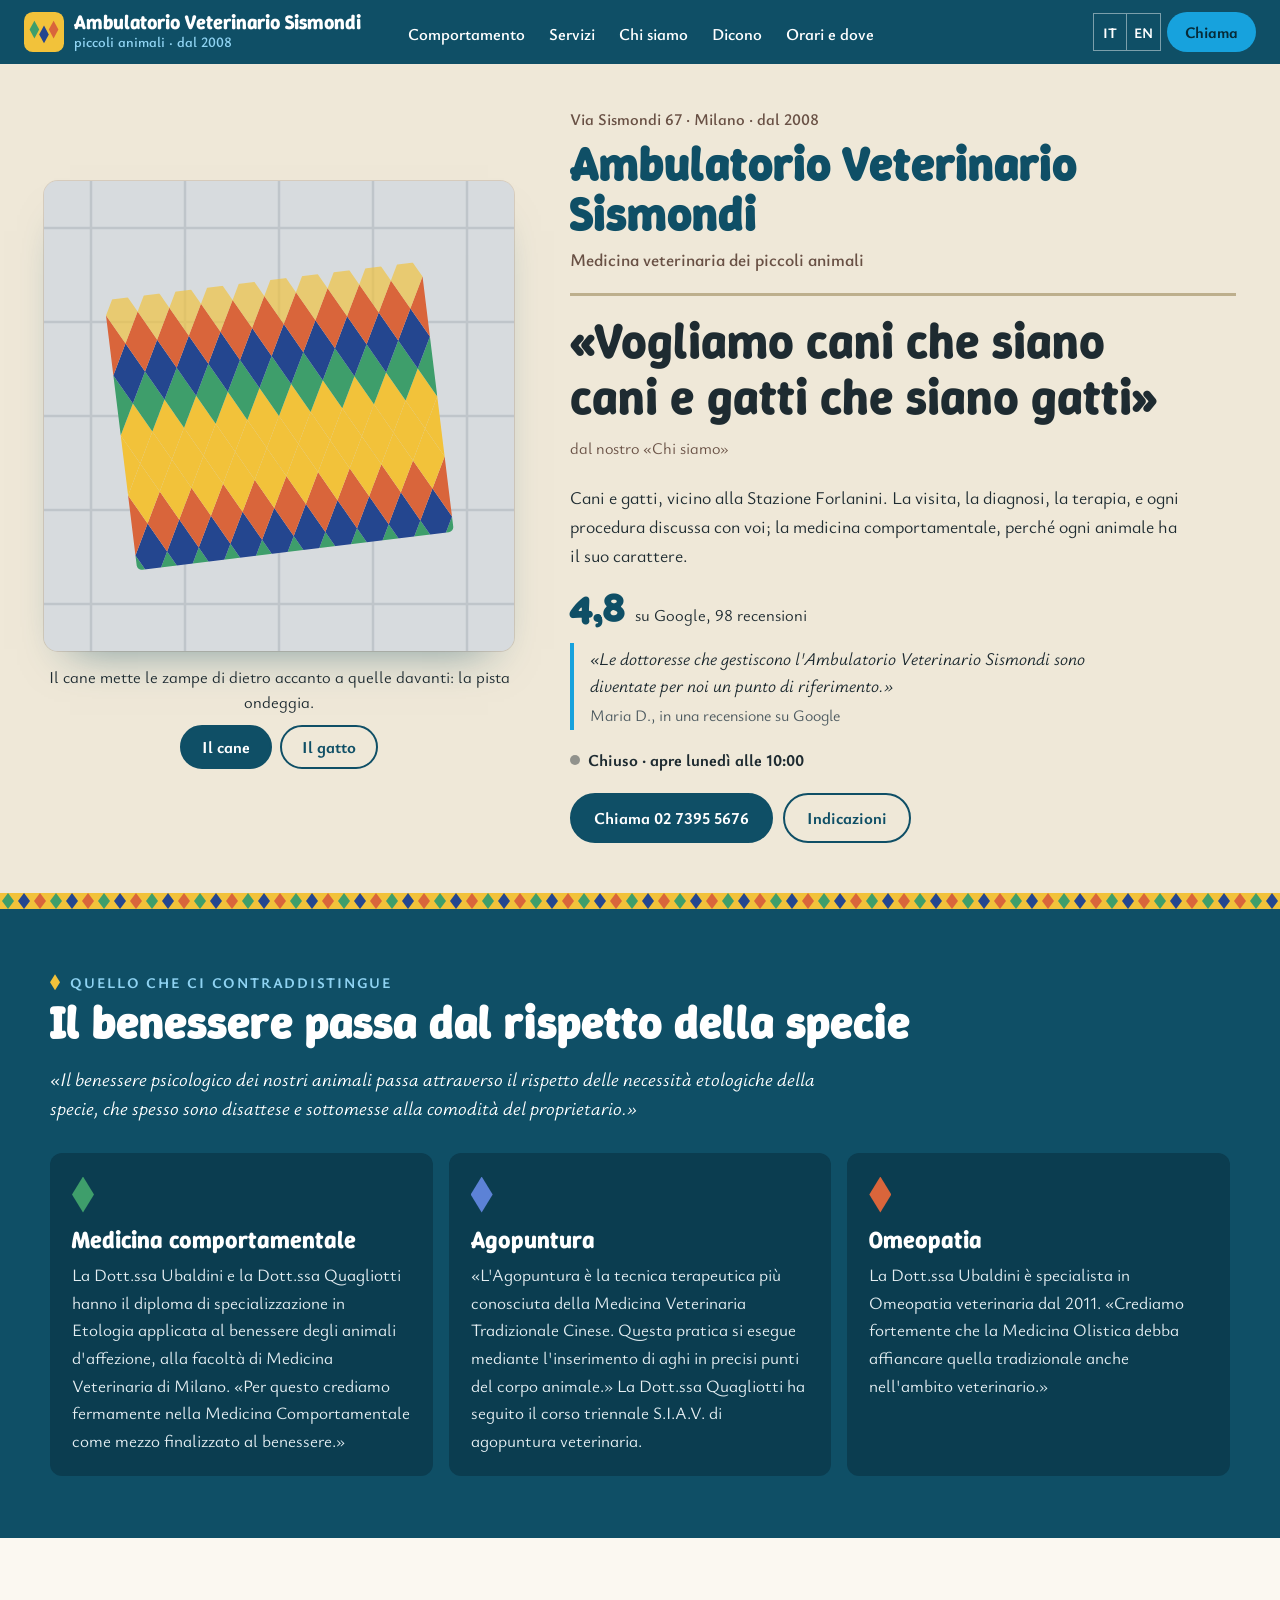
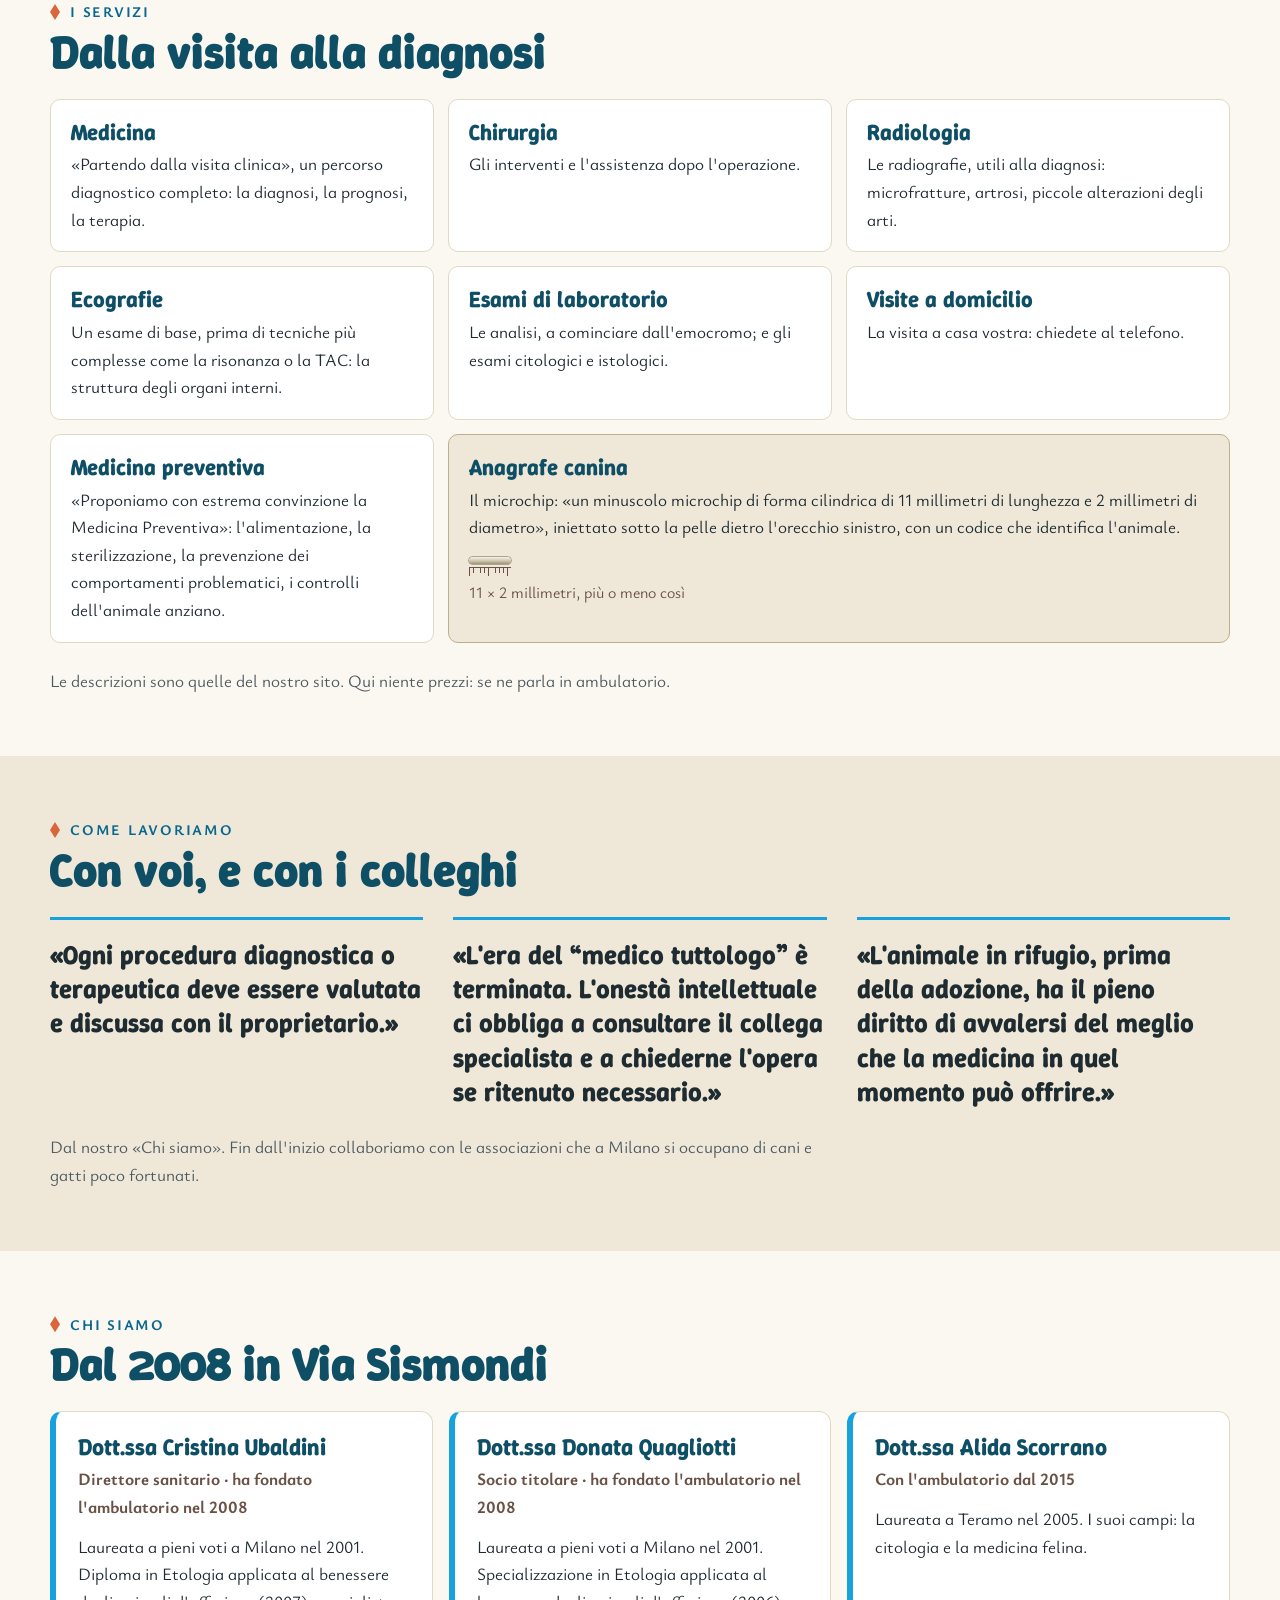
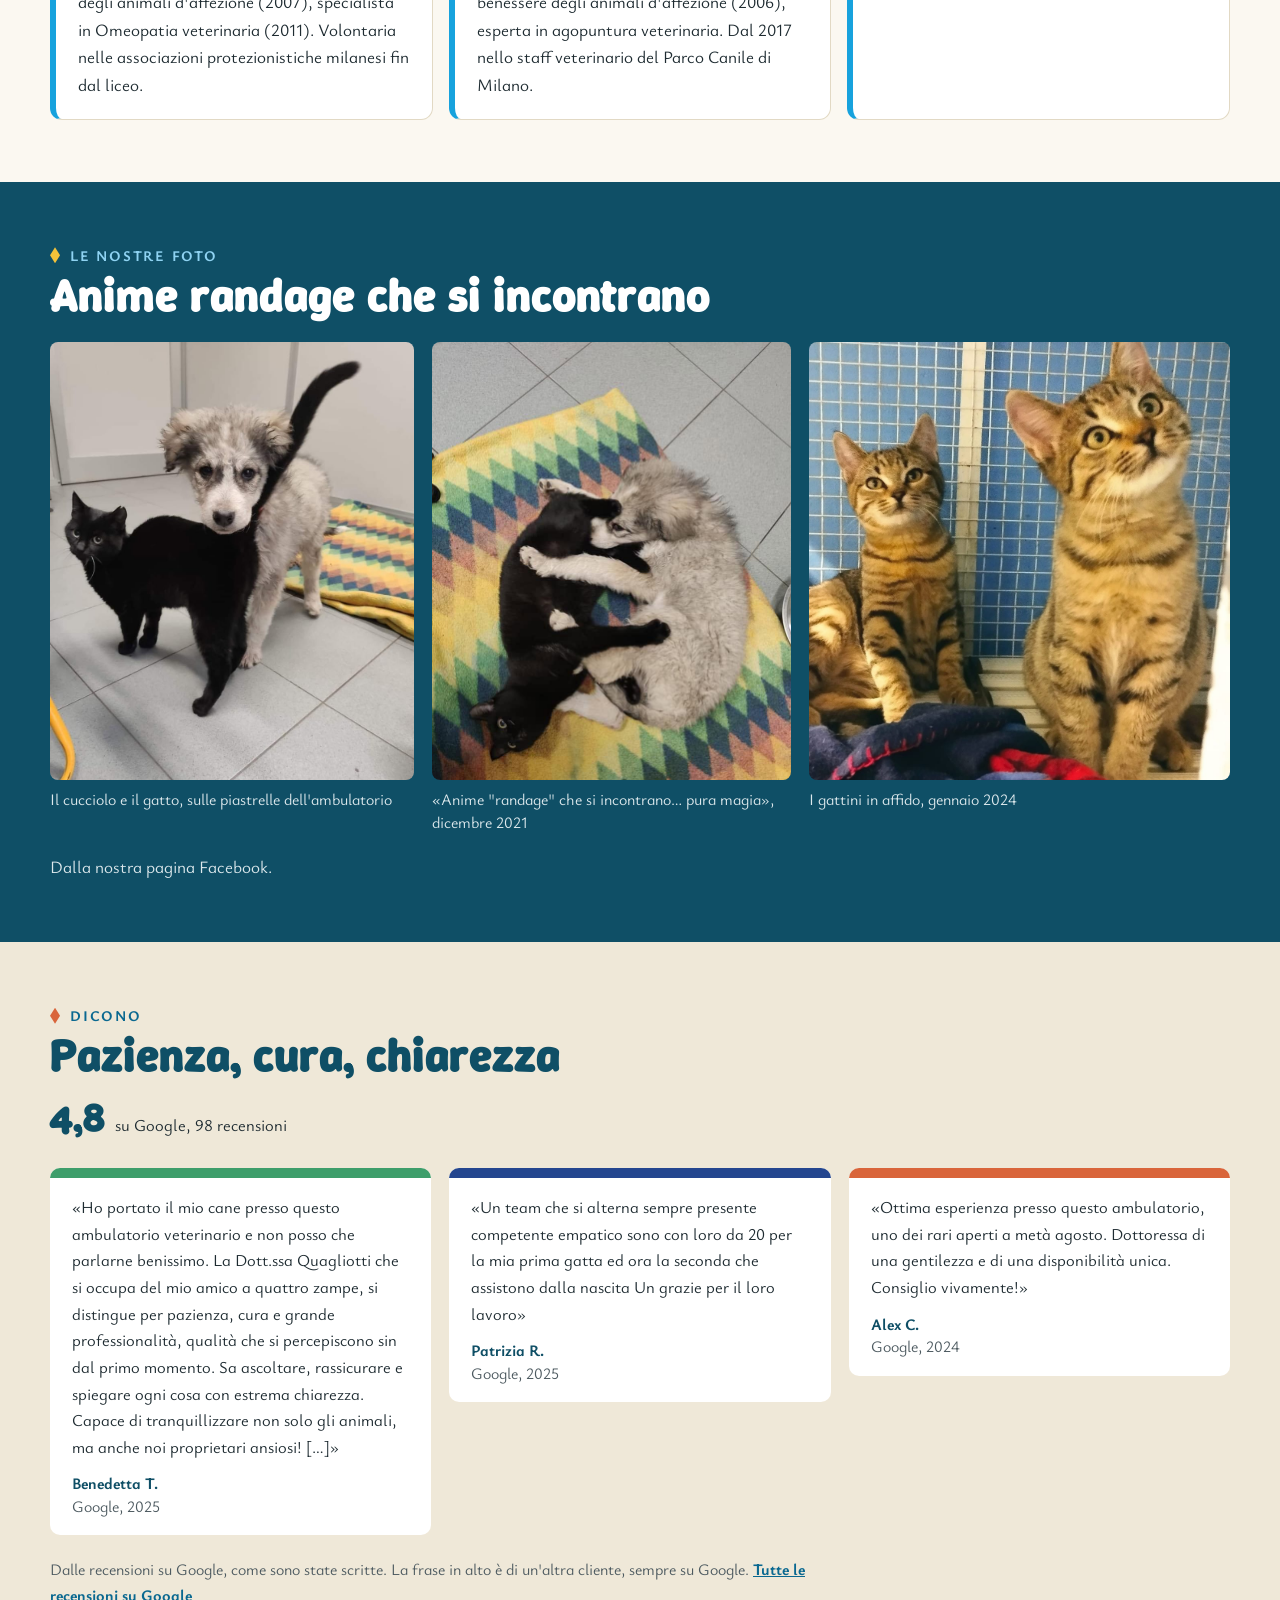
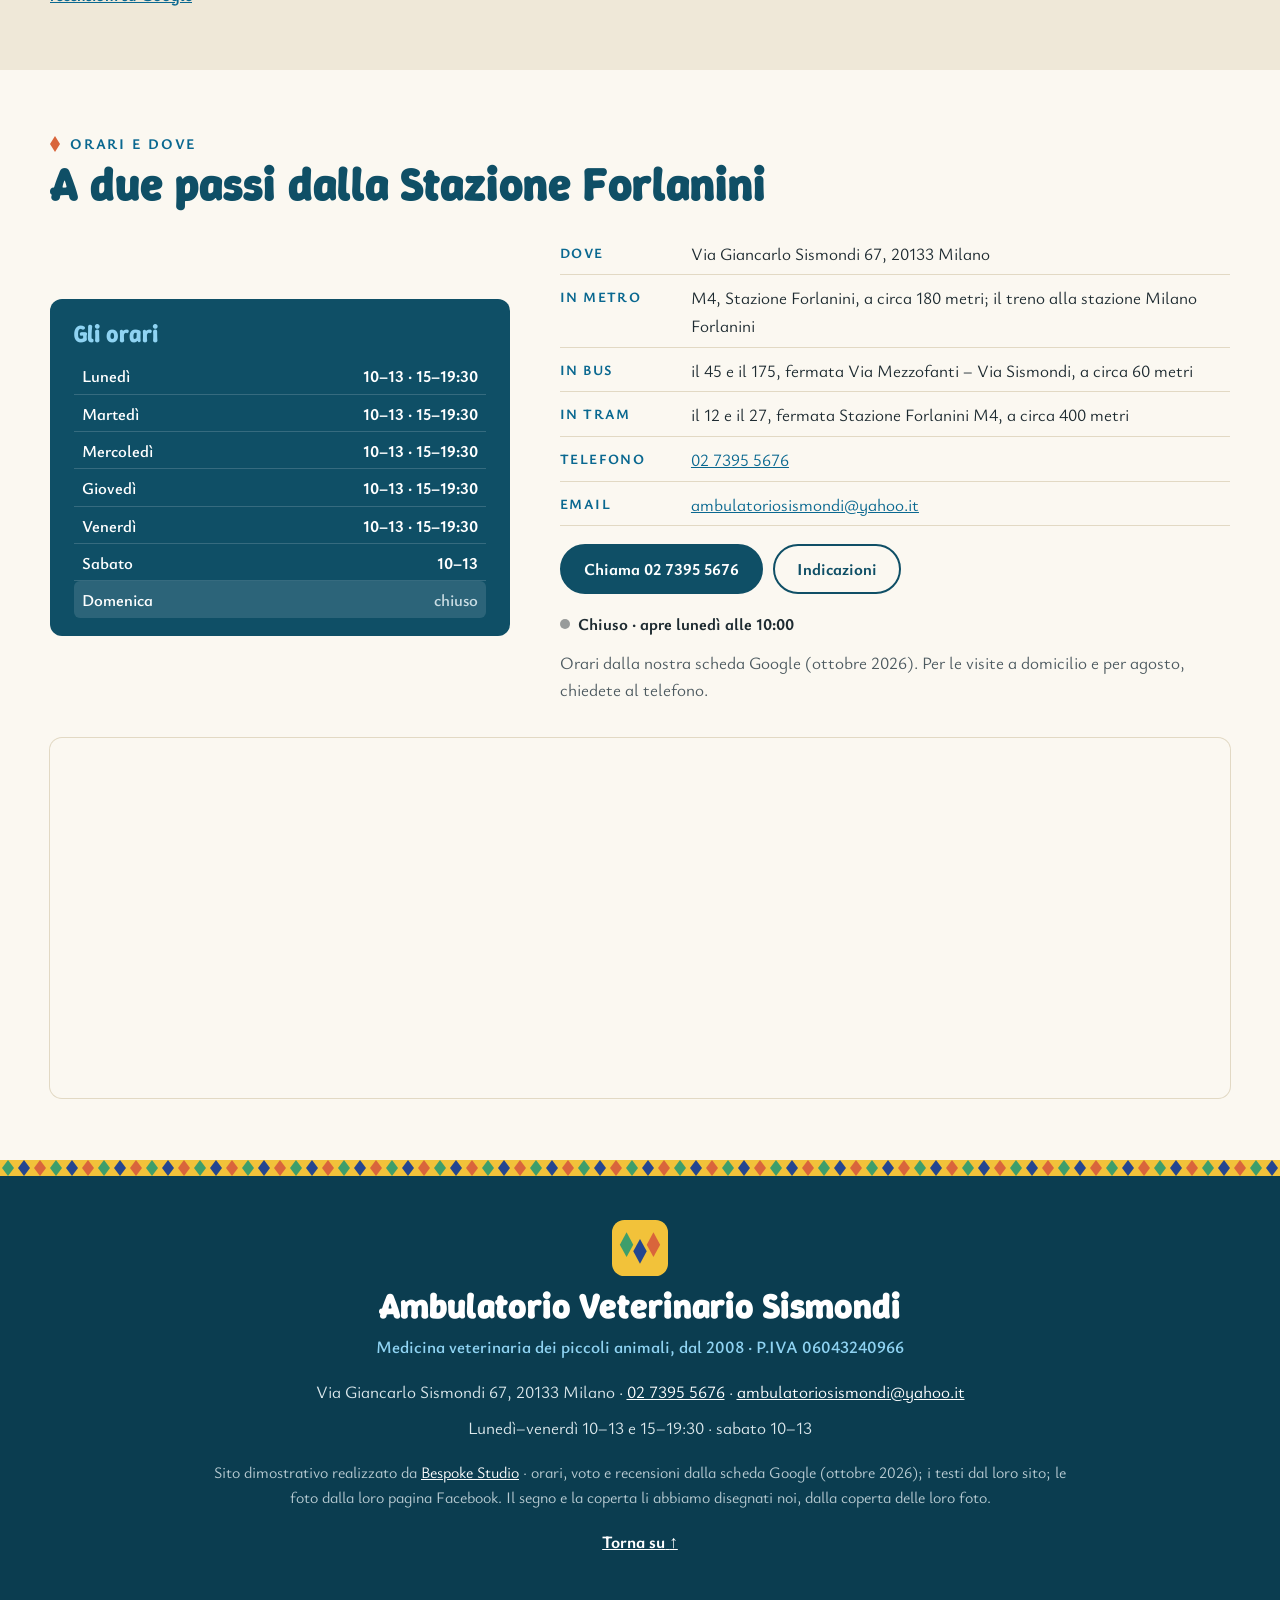
==== index.html @ b0daa61f "Ambulatorio Veterinario Sismondi, Via Sismondi 67 — la coperta «Vogliamo cani che siano cani e gatti" ====
<!DOCTYPE html>
<html lang="it" class="no-js">
<head>
<meta charset="utf-8">
<meta name="viewport" content="width=device-width, initial-scale=1">
<script>(function(){var r=document.documentElement;r.classList.remove('no-js');
/* la firma: finché main.js non parte c'è il pavimento senza coperta; se il codice non arriva, dopo 2,5 s la coperta intera */
try{if(!matchMedia('(prefers-reduced-motion: reduce)').matches){r.classList.add('firma-attesa');window.__attesaCoperta=setTimeout(function(){r.classList.remove('firma-attesa')},2500)}}catch(e){}})()</script>
<title>Ambulatorio Veterinario Sismondi — Via Sismondi 67, Milano · cani e gatti dal 2008</title>
<meta name="description" content="Ambulatorio Veterinario Sismondi, Via Giancarlo Sismondi 67, Milano (Stazione Forlanini): medicina veterinaria dei piccoli animali dal 2008. Medicina comportamentale, chirurgia, radiologia, ecografie, esami di laboratorio, visite a domicilio, microchip. Google 4,8 su 98. Tel. 02 7395 5676.">
<link rel="canonical" href="https://rotenzark.github.io/veterinario-sismondi/">
<meta property="og:type" content="website">
<meta property="og:title" content="Ambulatorio Veterinario Sismondi — cani che siano cani e gatti che siano gatti">
<meta property="og:description" content="Medicina veterinaria dei piccoli animali in Via Sismondi 67, dal 2008: la medicina comportamentale, i servizi, gli orari.">
<meta property="og:image" content="https://rotenzark.github.io/veterinario-sismondi/img/og.jpg">
<meta property="og:url" content="https://rotenzark.github.io/veterinario-sismondi/">
<meta property="og:locale" content="it_IT">
<meta name="twitter:card" content="summary_large_image">
<meta name="theme-color" content="#0F4F66">
<link rel="icon" href="img/favicon.svg" type="image/svg+xml">
<link rel="icon" href="img/favicon-32.png" sizes="32x32" type="image/png">
<link rel="apple-touch-icon" href="img/apple-touch-icon.png">
<link rel="preconnect" href="https://fonts.googleapis.com">
<link rel="preconnect" href="https://fonts.gstatic.com" crossorigin>
<link href="https://fonts.googleapis.com/css2?family=Winky+Sans:wght@600;700;800&amp;family=Ysabeau+Infant:ital,wght@0,400;0,600;0,700;1,400&amp;display=swap" rel="stylesheet">
<link rel="stylesheet" href="css/styles.css?v=1">
<script src="https://cdn.jsdelivr.net/npm/gsap@3.12.5/dist/gsap.min.js" defer></script>
<script src="https://cdn.jsdelivr.net/npm/gsap@3.12.5/dist/ScrollTrigger.min.js" defer></script>
<script src="js/main.js?v=1" defer></script>
<script type="application/ld+json">
{"@context":"https://schema.org","@type":"VeterinaryCare","name":"Ambulatorio Veterinario Sismondi","vatID":"IT06043240966","description":"Ambulatorio veterinario per cani e gatti in Via Giancarlo Sismondi 67 a Milano, dal 2008: medicina, medicina comportamentale, chirurgia, radiologia, ecografie, esami di laboratorio, visite a domicilio, anagrafe canina; agopuntura e omeopatia.","url":"https://rotenzark.github.io/veterinario-sismondi/","image":"https://rotenzark.github.io/veterinario-sismondi/img/og.jpg","telephone":"+39 02 7395 5676","email":"ambulatoriosismondi@yahoo.it","foundingDate":"2008","address":{"@type":"PostalAddress","streetAddress":"Via Giancarlo Sismondi 67","postalCode":"20133","addressLocality":"Milano","addressRegion":"MI","addressCountry":"IT"},"geo":{"@type":"GeoCoordinates","latitude":45.46569,"longitude":9.23483},"openingHoursSpecification":[{"@type":"OpeningHoursSpecification","dayOfWeek":["Monday","Tuesday","Wednesday","Thursday","Friday"],"opens":"10:00","closes":"13:00"},{"@type":"OpeningHoursSpecification","dayOfWeek":["Monday","Tuesday","Wednesday","Thursday","Friday"],"opens":"15:00","closes":"19:30"},{"@type":"OpeningHoursSpecification","dayOfWeek":"Saturday","opens":"10:00","closes":"13:00"}],"sameAs":["https://www.facebook.com/people/Ambulatorio-Veterinario-Sismondi/100057088015220/"],"aggregateRating":{"@type":"AggregateRating","ratingValue":"4.8","reviewCount":"98","bestRating":"5"}}
</script>
</head>
<body>

<a class="salta" href="#contenuto" data-i18n="m.salta">Vai al contenuto</a>

<header class="testata" id="testata">
  <div class="testata__dentro">
    <a class="marchio" href="#inizio" aria-label="Ambulatorio Veterinario Sismondi: torna all'inizio" data-i18n-aria="m.top">
      <svg class="segno" viewBox="-50 -50 100 100" aria-hidden="true" focusable="false"><rect class="segno__fondo" x="-50" y="-50" width="100" height="100" rx="22"/><path class="segno__verde" d="M-24 -28L-12 -6L-24 16L-36 -6Z"/><path class="segno__blu" d="M0 -16L12 6L0 28L-12 6Z"/><path class="segno__arancio" d="M24 -28L36 -6L24 16L12 -6Z"/></svg>
      <span class="marchio__testo" aria-hidden="true"><span class="marchio__nome">Ambulatorio Veterinario Sismondi</span><span class="marchio__sotto" data-i18n="m.sotto">piccoli animali · dal 2008</span></span>
    </a>
    <nav id="mainNav" class="voci" aria-label="Le sezioni" data-i18n-aria="m.nav">
      <a href="#comportamento" data-i18n="n.comportamento">Comportamento</a>
      <a href="#servizi" data-i18n="n.servizi">Servizi</a>
      <a href="#chi" data-i18n="n.chi">Chi siamo</a>
      <a href="#dicono" data-i18n="n.dicono">Dicono</a>
      <a href="#orari" data-i18n="n.orari">Orari e dove</a>
    </nav>
    <div class="testata__azioni">
      <div class="lingue" role="group" aria-label="Lingua" data-i18n-aria="m.lingua">
        <button type="button" data-lang="it" aria-pressed="true">IT</button>
        <button type="button" data-lang="en" aria-pressed="false">EN</button>
      </div>
      <a class="chiama" href="tel:+390273955676"><span data-i18n="t.chiama">Chiama</span></a>
      <button id="burger" class="burger" type="button" aria-expanded="false" aria-controls="menuMobile" aria-label="Apri il menu" data-i18n-aria="m.menu"><span></span><span></span><span></span></button>
    </div>
  </div>
</header>

<nav id="menuMobile" class="menu-mobile" hidden aria-label="Le sezioni" data-i18n-aria="m.nav">
  <a href="#comportamento" data-i18n="n.comportamento">Comportamento</a>
  <a href="#servizi" data-i18n="n.servizi">Servizi</a>
  <a href="#chi" data-i18n="n.chi">Chi siamo</a>
  <a href="#dicono" data-i18n="n.dicono">Dicono</a>
  <a href="#orari" data-i18n="n.orari">Orari e dove</a>
  <a class="menu-mobile__tel" href="tel:+390273955676"><span data-i18n="t.chiama">Chiama</span> <span class="intero">02 7395 5676</span></a>
</nav>

<main id="contenuto">

  <!-- ══════ L'APERTURA: le loro parole, la coperta ══════ -->
  <section id="inizio" class="apertura" aria-labelledby="titolo">
    <div class="apertura__dentro">
      <div class="apertura__capo">
        <p class="apertura__sopra" data-i18n="h.sopra">Via Sismondi 67 · Milano · dal 2008</p>
        <h1 id="titolo" class="titolo"><span class="titolo__nome">Ambulatorio Veterinario Sismondi</span> <span class="titolo__chi" data-i18n="h.chi1">Medicina veterinaria dei piccoli animali</span></h1>
      </div>
      <blockquote class="motto">
        <p data-i18n="h.motto">«Vogliamo cani che siano cani e gatti che siano gatti»</p>
        <footer data-i18n="h.mottof">dal nostro «Chi siamo»</footer>
      </blockquote>
      <div class="apertura__firma">
        <figure class="coperta-fig" id="coperta-firma" data-modo="0" data-firma="fatta">
          <!--COPERTA--><svg class="coperta__svg" id="copertaSvg" viewBox="0 0 560 560" role="img" aria-labelledby="copertaTitolo copertaDesc">
        <title id="copertaTitolo" data-i18n="p.titolo">La coperta e le impronte</title>
        <desc id="copertaDesc" data-i18n="p.desc">Sulle piastrelle grigie dell'ambulatorio una coperta a rombi gialli, verdi, blu e arancio, come quella delle nostre foto; la attraversa una pista di impronte. Il cane mette le zampe di dietro accanto a quelle davanti e la pista ondeggia; il gatto le mette dove ha messo quelle davanti, su una fila sola.</desc>
        <defs><clipPath id="copertaTaglio"><rect x="90" y="118" width="380" height="324" rx="6"/></clipPath></defs>
        <rect width="560" height="560" fill="#D7DBDE"/>
        <path class="cp-fughe" d="M56 0V560M168 0V560M280 0V560M392 0V560M504 0V560M0 56H560M0 168H560M0 280H560M0 392H560M0 504H560"/>
        <g class="servito" transform="translate(0 0)">
          <g transform="rotate(-7 280 280)">
            <g clip-path="url(#copertaTaglio)">
              <path class="cp-riga" data-k="0" d="M52 424L71 460L52 496L33 460ZM90 424L109 460L90 496L71 460ZM128 424L147 460L128 496L109 460ZM166 424L185 460L166 496L147 460ZM204 424L223 460L204 496L185 460ZM242 424L261 460L242 496L223 460ZM280 424L299 460L280 496L261 460ZM318 424L337 460L318 496L299 460ZM356 424L375 460L356 496L337 460ZM394 424L413 460L394 496L375 460ZM432 424L451 460L432 496L413 460ZM470 424L489 460L470 496L451 460ZM508 424L527 460L508 496L489 460Z" fill="#3E9E6B" opacity="1"/>
              <path class="cp-riga" data-k="1" d="M71 388L90 424L71 460L52 424ZM109 388L128 424L109 460L90 424ZM147 388L166 424L147 460L128 424ZM185 388L204 424L185 460L166 424ZM223 388L242 424L223 460L204 424ZM261 388L280 424L261 460L242 424ZM299 388L318 424L299 460L280 424ZM337 388L356 424L337 460L318 424ZM375 388L394 424L375 460L356 424ZM413 388L432 424L413 460L394 424ZM451 388L470 424L451 460L432 424ZM489 388L508 424L489 460L470 424Z" fill="#24468F" opacity="1"/>
              <path class="cp-riga" data-k="2" d="M52 352L71 388L52 424L33 388ZM90 352L109 388L90 424L71 388ZM128 352L147 388L128 424L109 388ZM166 352L185 388L166 424L147 388ZM204 352L223 388L204 424L185 388ZM242 352L261 388L242 424L223 388ZM280 352L299 388L280 424L261 388ZM318 352L337 388L318 424L299 388ZM356 352L375 388L356 424L337 388ZM394 352L413 388L394 424L375 388ZM432 352L451 388L432 424L413 388ZM470 352L489 388L470 424L451 388ZM508 352L527 388L508 424L489 388Z" fill="#D9653B" opacity="1"/>
              <path class="cp-riga" data-k="3" d="M71 316L90 352L71 388L52 352ZM109 316L128 352L109 388L90 352ZM147 316L166 352L147 388L128 352ZM185 316L204 352L185 388L166 352ZM223 316L242 352L223 388L204 352ZM261 316L280 352L261 388L242 352ZM299 316L318 352L299 388L280 352ZM337 316L356 352L337 388L318 352ZM375 316L394 352L375 388L356 352ZM413 316L432 352L413 388L394 352ZM451 316L470 352L451 388L432 352ZM489 316L508 352L489 388L470 352Z" fill="#F2C23A" opacity="1"/>
              <path class="cp-riga" data-k="4" d="M52 280L71 316L52 352L33 316ZM90 280L109 316L90 352L71 316ZM128 280L147 316L128 352L109 316ZM166 280L185 316L166 352L147 316ZM204 280L223 316L204 352L185 316ZM242 280L261 316L242 352L223 316ZM280 280L299 316L280 352L261 316ZM318 280L337 316L318 352L299 316ZM356 280L375 316L356 352L337 316ZM394 280L413 316L394 352L375 316ZM432 280L451 316L432 352L413 316ZM470 280L489 316L470 352L451 316ZM508 280L527 316L508 352L489 316Z" fill="#F2C23A" opacity="1"/>
              <path class="cp-riga" data-k="5" d="M71 244L90 280L71 316L52 280ZM109 244L128 280L109 316L90 280ZM147 244L166 280L147 316L128 280ZM185 244L204 280L185 316L166 280ZM223 244L242 280L223 316L204 280ZM261 244L280 280L261 316L242 280ZM299 244L318 280L299 316L280 280ZM337 244L356 280L337 316L318 280ZM375 244L394 280L375 316L356 280ZM413 244L432 280L413 316L394 280ZM451 244L470 280L451 316L432 280ZM489 244L508 280L489 316L470 280Z" fill="#F2C23A" opacity="1"/>
              <path class="cp-riga" data-k="6" d="M52 208L71 244L52 280L33 244ZM90 208L109 244L90 280L71 244ZM128 208L147 244L128 280L109 244ZM166 208L185 244L166 280L147 244ZM204 208L223 244L204 280L185 244ZM242 208L261 244L242 280L223 244ZM280 208L299 244L280 280L261 244ZM318 208L337 244L318 280L299 244ZM356 208L375 244L356 280L337 244ZM394 208L413 244L394 280L375 244ZM432 208L451 244L432 280L413 244ZM470 208L489 244L470 280L451 244ZM508 208L527 244L508 280L489 244Z" fill="#3E9E6B" opacity="1"/>
              <path class="cp-riga" data-k="7" d="M71 172L90 208L71 244L52 208ZM109 172L128 208L109 244L90 208ZM147 172L166 208L147 244L128 208ZM185 172L204 208L185 244L166 208ZM223 172L242 208L223 244L204 208ZM261 172L280 208L261 244L242 208ZM299 172L318 208L299 244L280 208ZM337 172L356 208L337 244L318 208ZM375 172L394 208L375 244L356 208ZM413 172L432 208L413 244L394 208ZM451 172L470 208L451 244L432 208ZM489 172L508 208L489 244L470 208Z" fill="#24468F" opacity="1"/>
              <path class="cp-riga" data-k="8" d="M52 136L71 172L52 208L33 172ZM90 136L109 172L90 208L71 172ZM128 136L147 172L128 208L109 172ZM166 136L185 172L166 208L147 172ZM204 136L223 172L204 208L185 172ZM242 136L261 172L242 208L223 172ZM280 136L299 172L280 208L261 172ZM318 136L337 172L318 208L299 172ZM356 136L375 172L356 208L337 172ZM394 136L413 172L394 208L375 172ZM432 136L451 172L432 208L413 172ZM470 136L489 172L470 208L451 172ZM508 136L527 172L508 208L489 172Z" fill="#D9653B" opacity="1"/>
              <path class="cp-riga" data-k="9" d="M71 100L90 136L71 172L52 136ZM109 100L128 136L109 172L90 136ZM147 100L166 136L147 172L128 136ZM185 100L204 136L185 172L166 136ZM223 100L242 136L223 172L204 136ZM261 100L280 136L261 172L242 136ZM299 100L318 136L299 172L280 136ZM337 100L356 136L337 172L318 136ZM375 100L394 136L375 172L356 136ZM413 100L432 136L413 172L394 136ZM451 100L470 136L451 172L432 136ZM489 100L508 136L489 172L470 136Z" fill="#F2C23A" opacity="1"/>
              <path class="cp-riga" data-k="10" d="M52 64L71 100L52 136L33 100ZM90 64L109 100L90 136L71 100ZM128 64L147 100L128 136L109 100ZM166 64L185 100L166 136L147 100ZM204 64L223 100L204 136L185 100ZM242 64L261 100L242 136L223 100ZM280 64L299 100L280 136L261 100ZM318 64L337 100L318 136L299 100ZM356 64L375 100L356 136L337 100ZM394 64L413 100L394 136L375 100ZM432 64L451 100L432 136L413 100ZM470 64L489 100L470 136L451 100ZM508 64L527 100L508 136L489 100Z" fill="#F2C23A" opacity="1"/>
            </g>
          </g>
          <g class="modo modo--cane" data-m="0">
            <g class="cp-orma" data-m="0" data-i="0" opacity="1"><g transform="translate(162.8 432.2) rotate(51.7) scale(1.2)"><path d="M0 -4C8 -4 15 3 15 10C15 15 11 17 7 15C4 14 2 16 0 16C-2 16 -4 14 -7 15C-11 17 -15 15 -15 10C-15 3 -8 -4 0 -4Z"/><ellipse cx="-15" cy="-12" rx="4.8" ry="6.6" transform="rotate(-25 -15 -12)"/><ellipse cx="-5.5" cy="-20" rx="4.8" ry="7"/><ellipse cx="5.5" cy="-20" rx="4.8" ry="7"/><ellipse cx="15" cy="-12" rx="4.8" ry="6.6" transform="rotate(25 15 -12)"/><path d="M-16.7 -18.9L-20.3 -23.3L-19.2 -17.8Z"/><path d="M-6.9 -26.5L-5.5 -32.5L-4.1 -26.5Z"/><path d="M4.1 -26.5L5.5 -32.5L6.9 -26.5Z"/><path d="M16.7 -18.9L20.3 -23.3L19.2 -17.8Z"/></g></g>
            <g class="cp-orma" data-m="0" data-i="1" opacity="1"><g transform="translate(164 483.1) rotate(51.7) scale(1.2)"><path d="M0 -4C8 -4 15 3 15 10C15 15 11 17 7 15C4 14 2 16 0 16C-2 16 -4 14 -7 15C-11 17 -15 15 -15 10C-15 3 -8 -4 0 -4Z"/><ellipse cx="-15" cy="-12" rx="4.8" ry="6.6" transform="rotate(-25 -15 -12)"/><ellipse cx="-5.5" cy="-20" rx="4.8" ry="7"/><ellipse cx="5.5" cy="-20" rx="4.8" ry="7"/><ellipse cx="15" cy="-12" rx="4.8" ry="6.6" transform="rotate(25 15 -12)"/><path d="M-16.7 -18.9L-20.3 -23.3L-19.2 -17.8Z"/><path d="M-6.9 -26.5L-5.5 -32.5L-4.1 -26.5Z"/><path d="M4.1 -26.5L5.5 -32.5L6.9 -26.5Z"/><path d="M16.7 -18.9L20.3 -23.3L19.2 -17.8Z"/></g></g>
            <g class="cp-orma" data-m="0" data-i="2" opacity="1"><g transform="translate(245.1 317.6) rotate(35.7) scale(1.2)"><path d="M0 -4C8 -4 15 3 15 10C15 15 11 17 7 15C4 14 2 16 0 16C-2 16 -4 14 -7 15C-11 17 -15 15 -15 10C-15 3 -8 -4 0 -4Z"/><ellipse cx="-15" cy="-12" rx="4.8" ry="6.6" transform="rotate(-25 -15 -12)"/><ellipse cx="-5.5" cy="-20" rx="4.8" ry="7"/><ellipse cx="5.5" cy="-20" rx="4.8" ry="7"/><ellipse cx="15" cy="-12" rx="4.8" ry="6.6" transform="rotate(25 15 -12)"/><path d="M-16.7 -18.9L-20.3 -23.3L-19.2 -17.8Z"/><path d="M-6.9 -26.5L-5.5 -32.5L-4.1 -26.5Z"/><path d="M4.1 -26.5L5.5 -32.5L6.9 -26.5Z"/><path d="M16.7 -18.9L20.3 -23.3L19.2 -17.8Z"/></g></g>
            <g class="cp-orma" data-m="0" data-i="3" opacity="1"><g transform="translate(194.2 318.7) rotate(35.7) scale(1.2)"><path d="M0 -4C8 -4 15 3 15 10C15 15 11 17 7 15C4 14 2 16 0 16C-2 16 -4 14 -7 15C-11 17 -15 15 -15 10C-15 3 -8 -4 0 -4Z"/><ellipse cx="-15" cy="-12" rx="4.8" ry="6.6" transform="rotate(-25 -15 -12)"/><ellipse cx="-5.5" cy="-20" rx="4.8" ry="7"/><ellipse cx="5.5" cy="-20" rx="4.8" ry="7"/><ellipse cx="15" cy="-12" rx="4.8" ry="6.6" transform="rotate(25 15 -12)"/><path d="M-16.7 -18.9L-20.3 -23.3L-19.2 -17.8Z"/><path d="M-6.9 -26.5L-5.5 -32.5L-4.1 -26.5Z"/><path d="M4.1 -26.5L5.5 -32.5L6.9 -26.5Z"/><path d="M16.7 -18.9L20.3 -23.3L19.2 -17.8Z"/></g></g>
            <g class="cp-orma" data-m="0" data-i="4" opacity="1"><g transform="translate(351.2 225.8) rotate(51.7) scale(1.2)"><path d="M0 -4C8 -4 15 3 15 10C15 15 11 17 7 15C4 14 2 16 0 16C-2 16 -4 14 -7 15C-11 17 -15 15 -15 10C-15 3 -8 -4 0 -4Z"/><ellipse cx="-15" cy="-12" rx="4.8" ry="6.6" transform="rotate(-25 -15 -12)"/><ellipse cx="-5.5" cy="-20" rx="4.8" ry="7"/><ellipse cx="5.5" cy="-20" rx="4.8" ry="7"/><ellipse cx="15" cy="-12" rx="4.8" ry="6.6" transform="rotate(25 15 -12)"/><path d="M-16.7 -18.9L-20.3 -23.3L-19.2 -17.8Z"/><path d="M-6.9 -26.5L-5.5 -32.5L-4.1 -26.5Z"/><path d="M4.1 -26.5L5.5 -32.5L6.9 -26.5Z"/><path d="M16.7 -18.9L20.3 -23.3L19.2 -17.8Z"/></g></g>
            <g class="cp-orma" data-m="0" data-i="5" opacity="1"><g transform="translate(352.4 276.7) rotate(51.7) scale(1.2)"><path d="M0 -4C8 -4 15 3 15 10C15 15 11 17 7 15C4 14 2 16 0 16C-2 16 -4 14 -7 15C-11 17 -15 15 -15 10C-15 3 -8 -4 0 -4Z"/><ellipse cx="-15" cy="-12" rx="4.8" ry="6.6" transform="rotate(-25 -15 -12)"/><ellipse cx="-5.5" cy="-20" rx="4.8" ry="7"/><ellipse cx="5.5" cy="-20" rx="4.8" ry="7"/><ellipse cx="15" cy="-12" rx="4.8" ry="6.6" transform="rotate(25 15 -12)"/><path d="M-16.7 -18.9L-20.3 -23.3L-19.2 -17.8Z"/><path d="M-6.9 -26.5L-5.5 -32.5L-4.1 -26.5Z"/><path d="M4.1 -26.5L5.5 -32.5L6.9 -26.5Z"/><path d="M16.7 -18.9L20.3 -23.3L19.2 -17.8Z"/></g></g>
            <g class="cp-orma" data-m="0" data-i="6" opacity="1"><g transform="translate(429.6 107.4) rotate(35.7) scale(1.2)"><path d="M0 -4C8 -4 15 3 15 10C15 15 11 17 7 15C4 14 2 16 0 16C-2 16 -4 14 -7 15C-11 17 -15 15 -15 10C-15 3 -8 -4 0 -4Z"/><ellipse cx="-15" cy="-12" rx="4.8" ry="6.6" transform="rotate(-25 -15 -12)"/><ellipse cx="-5.5" cy="-20" rx="4.8" ry="7"/><ellipse cx="5.5" cy="-20" rx="4.8" ry="7"/><ellipse cx="15" cy="-12" rx="4.8" ry="6.6" transform="rotate(25 15 -12)"/><path d="M-16.7 -18.9L-20.3 -23.3L-19.2 -17.8Z"/><path d="M-6.9 -26.5L-5.5 -32.5L-4.1 -26.5Z"/><path d="M4.1 -26.5L5.5 -32.5L6.9 -26.5Z"/><path d="M16.7 -18.9L20.3 -23.3L19.2 -17.8Z"/></g></g>
            <g class="cp-orma" data-m="0" data-i="7" opacity="1"><g transform="translate(378.7 108.6) rotate(35.7) scale(1.2)"><path d="M0 -4C8 -4 15 3 15 10C15 15 11 17 7 15C4 14 2 16 0 16C-2 16 -4 14 -7 15C-11 17 -15 15 -15 10C-15 3 -8 -4 0 -4Z"/><ellipse cx="-15" cy="-12" rx="4.8" ry="6.6" transform="rotate(-25 -15 -12)"/><ellipse cx="-5.5" cy="-20" rx="4.8" ry="7"/><ellipse cx="5.5" cy="-20" rx="4.8" ry="7"/><ellipse cx="15" cy="-12" rx="4.8" ry="6.6" transform="rotate(25 15 -12)"/><path d="M-16.7 -18.9L-20.3 -23.3L-19.2 -17.8Z"/><path d="M-6.9 -26.5L-5.5 -32.5L-4.1 -26.5Z"/><path d="M4.1 -26.5L5.5 -32.5L6.9 -26.5Z"/><path d="M16.7 -18.9L20.3 -23.3L19.2 -17.8Z"/></g></g>
          </g>
          <g class="modo modo--gatto" data-m="1">
            <g class="cp-orma" data-m="1" data-i="0" opacity="1"><g transform="translate(120.5 464.9) rotate(46.7) scale(1.2)"><path d="M0 -3C7 -3 13 2 13 8C13 13 10 15 7 14C5 13.5 3 15.5 0 15.5C-3 15.5 -5 13.5 -7 14C-10 15 -13 13 -13 8C-13 2 -7 -3 0 -3Z"/><circle cx="-13" cy="-9" r="4.3"/><circle cx="-5" cy="-15.5" r="4.6"/><circle cx="5" cy="-15.5" r="4.6"/><circle cx="13" cy="-9" r="4.3"/></g></g>
            <g class="cp-orma" data-m="1" data-i="1" opacity="1"><g transform="translate(160 406.1) rotate(40.7) scale(1.2)"><path d="M0 -3C7 -3 13 2 13 8C13 13 10 15 7 14C5 13.5 3 15.5 0 15.5C-3 15.5 -5 13.5 -7 14C-10 15 -13 13 -13 8C-13 2 -7 -3 0 -3Z"/><circle cx="-13" cy="-9" r="4.3"/><circle cx="-5" cy="-15.5" r="4.6"/><circle cx="5" cy="-15.5" r="4.6"/><circle cx="13" cy="-9" r="4.3"/></g></g>
            <g class="cp-orma" data-m="1" data-i="2" opacity="1"><g transform="translate(217 363.9) rotate(46.7) scale(1.2)"><path d="M0 -3C7 -3 13 2 13 8C13 13 10 15 7 14C5 13.5 3 15.5 0 15.5C-3 15.5 -5 13.5 -7 14C-10 15 -13 13 -13 8C-13 2 -7 -3 0 -3Z"/><circle cx="-13" cy="-9" r="4.3"/><circle cx="-5" cy="-15.5" r="4.6"/><circle cx="5" cy="-15.5" r="4.6"/><circle cx="13" cy="-9" r="4.3"/></g></g>
            <g class="cp-orma" data-m="1" data-i="3" opacity="1"><g transform="translate(256.5 305.1) rotate(40.7) scale(1.2)"><path d="M0 -3C7 -3 13 2 13 8C13 13 10 15 7 14C5 13.5 3 15.5 0 15.5C-3 15.5 -5 13.5 -7 14C-10 15 -13 13 -13 8C-13 2 -7 -3 0 -3Z"/><circle cx="-13" cy="-9" r="4.3"/><circle cx="-5" cy="-15.5" r="4.6"/><circle cx="5" cy="-15.5" r="4.6"/><circle cx="13" cy="-9" r="4.3"/></g></g>
            <g class="cp-orma" data-m="1" data-i="4" opacity="1"><g transform="translate(313.5 262.9) rotate(46.7) scale(1.2)"><path d="M0 -3C7 -3 13 2 13 8C13 13 10 15 7 14C5 13.5 3 15.5 0 15.5C-3 15.5 -5 13.5 -7 14C-10 15 -13 13 -13 8C-13 2 -7 -3 0 -3Z"/><circle cx="-13" cy="-9" r="4.3"/><circle cx="-5" cy="-15.5" r="4.6"/><circle cx="5" cy="-15.5" r="4.6"/><circle cx="13" cy="-9" r="4.3"/></g></g>
            <g class="cp-orma" data-m="1" data-i="5" opacity="1"><g transform="translate(353 204.1) rotate(40.7) scale(1.2)"><path d="M0 -3C7 -3 13 2 13 8C13 13 10 15 7 14C5 13.5 3 15.5 0 15.5C-3 15.5 -5 13.5 -7 14C-10 15 -13 13 -13 8C-13 2 -7 -3 0 -3Z"/><circle cx="-13" cy="-9" r="4.3"/><circle cx="-5" cy="-15.5" r="4.6"/><circle cx="5" cy="-15.5" r="4.6"/><circle cx="13" cy="-9" r="4.3"/></g></g>
            <g class="cp-orma" data-m="1" data-i="6" opacity="1"><g transform="translate(410 161.9) rotate(46.7) scale(1.2)"><path d="M0 -3C7 -3 13 2 13 8C13 13 10 15 7 14C5 13.5 3 15.5 0 15.5C-3 15.5 -5 13.5 -7 14C-10 15 -13 13 -13 8C-13 2 -7 -3 0 -3Z"/><circle cx="-13" cy="-9" r="4.3"/><circle cx="-5" cy="-15.5" r="4.6"/><circle cx="5" cy="-15.5" r="4.6"/><circle cx="13" cy="-9" r="4.3"/></g></g>
            <g class="cp-orma" data-m="1" data-i="7" opacity="1"><g transform="translate(449.5 103.1) rotate(40.7) scale(1.2)"><path d="M0 -3C7 -3 13 2 13 8C13 13 10 15 7 14C5 13.5 3 15.5 0 15.5C-3 15.5 -5 13.5 -7 14C-10 15 -13 13 -13 8C-13 2 -7 -3 0 -3Z"/><circle cx="-13" cy="-9" r="4.3"/><circle cx="-5" cy="-15.5" r="4.6"/><circle cx="5" cy="-15.5" r="4.6"/><circle cx="13" cy="-9" r="4.3"/></g></g>
          </g>
        </g>
      </svg><!--/COPERTA-->
          <figcaption class="coperta__didascalia">
            <span class="coperta__d" data-m="0" data-i18n="p.d0">Il cane mette le zampe di dietro accanto a quelle davanti: la pista ondeggia.</span>
            <span class="coperta__d" data-m="1" data-i18n="p.d1">Il gatto mette le zampe di dietro dove ha messo quelle davanti: una fila sola.</span>
          </figcaption>
          <div class="coperta__modi" role="group" aria-label="Chi passa sulla coperta" data-i18n-aria="p.modi">
            <button type="button" data-modo="0" aria-pressed="true" data-i18n="p.b0">Il cane</button>
            <button type="button" data-modo="1" aria-pressed="false" data-i18n="p.b1">Il gatto</button>
          </div>
          <p class="visually-hidden" id="copertaLeggi" aria-live="polite"></p>
        </figure>
      </div>
      <div class="apertura__resto">
        <p class="apertura__frase" data-i18n="h.testo">Cani e gatti, vicino alla Stazione Forlanini. La visita, la diagnosi, la terapia, e ogni procedura discussa con voi; la medicina comportamentale, perché ogni animale ha il suo carattere.</p>
        <p class="voto"><b class="voto__n">4,8</b> <span class="voto__su" data-i18n="h.voto">su Google, 98 recensioni</span></p>
        <blockquote class="citazione">
          <p>«Le dottoresse che gestiscono l'Ambulatorio Veterinario Sismondi sono diventate per noi un punto di riferimento.»</p>
          <footer data-i18n="h.chi">Maria D., in una recensione su Google</footer>
        </blockquote>
        <p class="stato" id="orarioStato">Lun–ven 10–13 e 15–19:30 · sab 10–13</p>
        <div class="apertura__azioni">
          <a class="bottone bottone--pieno" href="tel:+390273955676"><span data-i18n="t.chiama">Chiama</span>&nbsp;<span class="intero">02 7395 5676</span></a>
          <a class="bottone bottone--vuoto" href="https://www.google.com/maps/dir/?api=1&amp;destination=Ambulatorio+Veterinario+Sismondi%2C+Via+Giancarlo+Sismondi+67%2C+20133+Milano" target="_blank" rel="noopener" data-i18n="t.indicazioni">Indicazioni</a>
        </div>
      </div>
    </div>
  </section>

  <!-- ══════ QUELLO CHE CI CONTRADDISTINGUE ══════ -->
  <section id="comportamento" class="capitolo capitolo--petrolio" aria-labelledby="comportamentoT">
    <p class="etichetta" data-i18n="c.etichetta">Quello che ci contraddistingue</p>
    <h2 id="comportamentoT" class="capitolo__titolo" data-i18n="c.titolo">Il benessere passa dal rispetto della specie</h2>
    <p class="capitolo__intro" data-i18n="c.intro">«Il benessere psicologico dei nostri animali passa attraverso il rispetto delle necessità etologiche della specie, che spesso sono disattese e sottomesse alla comodità del proprietario.»</p>
    <ul class="tre">
      <li class="uno uno--verde reveal"><h3 class="uno__nome" data-i18n="c.c1">Medicina comportamentale</h3><p data-i18n="c.c1t">La Dott.ssa Ubaldini e la Dott.ssa Quagliotti hanno il diploma di specializzazione in Etologia applicata al benessere degli animali d'affezione, alla facoltà di Medicina Veterinaria di Milano. «Per questo crediamo fermamente nella Medicina Comportamentale come mezzo finalizzato al benessere.»</p></li>
      <li class="uno uno--blu reveal"><h3 class="uno__nome" data-i18n="c.c2">Agopuntura</h3><p data-i18n="c.c2t">«L'Agopuntura è la tecnica terapeutica più conosciuta della Medicina Veterinaria Tradizionale Cinese. Questa pratica si esegue mediante l'inserimento di aghi in precisi punti del corpo animale.» La Dott.ssa Quagliotti ha seguito il corso triennale S.I.A.V. di agopuntura veterinaria.</p></li>
      <li class="uno uno--arancio reveal"><h3 class="uno__nome" data-i18n="c.c3">Omeopatia</h3><p data-i18n="c.c3t">La Dott.ssa Ubaldini è specialista in Omeopatia veterinaria dal 2011. «Crediamo fortemente che la Medicina Olistica debba affiancare quella tradizionale anche nell'ambito veterinario.»</p></li>
    </ul>
  </section>

  <!-- ══════ I SERVIZI ══════ -->
  <section id="servizi" class="capitolo capitolo--carta" aria-labelledby="serviziT">
    <p class="etichetta" data-i18n="s.etichetta">I servizi</p>
    <h2 id="serviziT" class="capitolo__titolo" data-i18n="s.titolo">Dalla visita alla diagnosi</h2>
    <ul class="servizi">
      <li class="servizio reveal"><h3 class="servizio__nome" data-i18n="s.c1">Medicina</h3><p data-i18n="s.c1t">«Partendo dalla visita clinica», un percorso diagnostico completo: la diagnosi, la prognosi, la terapia.</p></li>
      <li class="servizio reveal"><h3 class="servizio__nome" data-i18n="s.c2">Chirurgia</h3><p data-i18n="s.c2t">Gli interventi e l'assistenza dopo l'operazione.</p></li>
      <li class="servizio reveal"><h3 class="servizio__nome" data-i18n="s.c3">Radiologia</h3><p data-i18n="s.c3t">Le radiografie, utili alla diagnosi: microfratture, artrosi, piccole alterazioni degli arti.</p></li>
      <li class="servizio reveal"><h3 class="servizio__nome" data-i18n="s.c4">Ecografie</h3><p data-i18n="s.c4t">Un esame di base, prima di tecniche più complesse come la risonanza o la TAC: la struttura degli organi interni.</p></li>
      <li class="servizio reveal"><h3 class="servizio__nome" data-i18n="s.c5">Esami di laboratorio</h3><p data-i18n="s.c5t">Le analisi, a cominciare dall'emocromo; e gli esami citologici e istologici.</p></li>
      <li class="servizio reveal"><h3 class="servizio__nome" data-i18n="s.c6">Visite a domicilio</h3><p data-i18n="s.c6t">La visita a casa vostra: chiedete al telefono.</p></li>
      <li class="servizio reveal"><h3 class="servizio__nome" data-i18n="s.c7">Medicina preventiva</h3><p data-i18n="s.c7t">«Proponiamo con estrema convinzione la Medicina Preventiva»: l'alimentazione, la sterilizzazione, la prevenzione dei comportamenti problematici, i controlli dell'animale anziano.</p></li>
      <li class="servizio servizio--chip reveal">
        <h3 class="servizio__nome" data-i18n="s.c8">Anagrafe canina</h3>
        <p data-i18n="s.c8t">Il microchip: «un minuscolo microchip di forma cilindrica di 11 millimetri di lunghezza e 2 millimetri di diametro», iniettato sotto la pelle dietro l'orecchio sinistro, con un codice che identifica l'animale.</p>
        <div class="chip" aria-hidden="true"><span class="chip__corpo"></span><span class="chip__righello"></span></div>
        <p class="chip__misura" data-i18n="s.chip">11 × 2 millimetri, più o meno così</p>
      </li>
    </ul>
    <p class="capitolo__nota" data-i18n="s.nota">Le descrizioni sono quelle del nostro sito. Qui niente prezzi: se ne parla in ambulatorio.</p>
  </section>

  <!-- ══════ COME LAVORIAMO ══════ -->
  <section id="lavoro" class="capitolo capitolo--beige" aria-labelledby="lavoroT">
    <p class="etichetta" data-i18n="l.etichetta">Come lavoriamo</p>
    <h2 id="lavoroT" class="capitolo__titolo" data-i18n="l.titolo">Con voi, e con i colleghi</h2>
    <div class="frasi">
      <blockquote class="frase reveal"><p data-i18n="l.q1">«Ogni procedura diagnostica o terapeutica deve essere valutata e discussa con il proprietario.»</p></blockquote>
      <blockquote class="frase reveal"><p data-i18n="l.q2">«L'era del “medico tuttologo” è terminata. L'onestà intellettuale ci obbliga a consultare il collega specialista e a chiederne l'opera se ritenuto necessario.»</p></blockquote>
      <blockquote class="frase reveal"><p data-i18n="l.q3">«L'animale in rifugio, prima della adozione, ha il pieno diritto di avvalersi del meglio che la medicina in quel momento può offrire.»</p></blockquote>
    </div>
    <p class="capitolo__nota" data-i18n="l.nota">Dal nostro «Chi siamo». Fin dall'inizio collaboriamo con le associazioni che a Milano si occupano di cani e gatti poco fortunati.</p>
  </section>

  <!-- ══════ CHI SIAMO ══════ -->
  <section id="chi" class="capitolo capitolo--carta" aria-labelledby="chiT">
    <p class="etichetta" data-i18n="k.etichetta">Chi siamo</p>
    <h2 id="chiT" class="capitolo__titolo" data-i18n="k.titolo">Dal 2008 in Via Sismondi</h2>
    <ul class="persone">
      <li class="persona reveal">
        <p class="persona__nome">Dott.ssa Cristina Ubaldini</p>
        <p class="persona__ruolo" data-i18n="k.r1">Direttore sanitario · ha fondato l'ambulatorio nel 2008</p>
        <p data-i18n="k.t1">Laureata a pieni voti a Milano nel 2001. Diploma in Etologia applicata al benessere degli animali d'affezione (2007), specialista in Omeopatia veterinaria (2011). Volontaria nelle associazioni protezionistiche milanesi fin dal liceo.</p>
      </li>
      <li class="persona reveal">
        <p class="persona__nome">Dott.ssa Donata Quagliotti</p>
        <p class="persona__ruolo" data-i18n="k.r2">Socio titolare · ha fondato l'ambulatorio nel 2008</p>
        <p data-i18n="k.t2">Laureata a pieni voti a Milano nel 2001. Specializzazione in Etologia applicata al benessere degli animali d'affezione (2006), esperta in agopuntura veterinaria. Dal 2017 nello staff veterinario del Parco Canile di Milano.</p>
      </li>
      <li class="persona reveal">
        <p class="persona__nome">Dott.ssa Alida Scorrano</p>
        <p class="persona__ruolo" data-i18n="k.r3">Con l'ambulatorio dal 2015</p>
        <p data-i18n="k.t3">Laureata a Teramo nel 2005. I suoi campi: la citologia e la medicina felina.</p>
      </li>
    </ul>
  </section>

  <!-- ══════ LE NOSTRE FOTO ══════ -->
  <section id="foto" class="capitolo capitolo--petrolio" aria-labelledby="fotoT">
    <p class="etichetta" data-i18n="g.etichetta">Le nostre foto</p>
    <h2 id="fotoT" class="capitolo__titolo" data-i18n="g.titolo">Anime randage che si incontrano</h2>
    <div class="foto-riga">
      <figure class="scatto reveal" style="--r: 0.831"><button type="button" class="foto" data-full="img/cucciolo-gatto.jpg" aria-label="Ingrandisci la foto" data-i18n-aria="m.ingrandisci"><img src="img/cucciolo-gatto.jpg" width="900" height="1083" alt="Un cucciolo grigio dal pelo lungo e un gatto nero, in piedi sulle piastrelle grigie dell'ambulatorio; dietro, la coperta a rombi." data-i18n-alt="a.cucciolo"></button><figcaption data-i18n="g.cucciolo">Il cucciolo e il gatto, sulle piastrelle dell'ambulatorio</figcaption></figure>
      <figure class="scatto reveal" style="--r: 0.818"><button type="button" class="foto" data-full="img/dormono.jpg" aria-label="Ingrandisci la foto" data-i18n-aria="m.ingrandisci"><img src="img/dormono.jpg" width="720" height="880" alt="Il gatto nero e il cucciolo grigio dormono abbracciati sulla coperta a rombi gialli, verdi, blu e arancio." data-i18n-alt="a.dormono"></button><figcaption data-i18n="g.dormono">«Anime "randage" che si incontrano… pura magia», dicembre 2021</figcaption></figure>
      <figure class="scatto reveal" style="--r: 0.96"><button type="button" class="foto" data-full="img/gattini.jpg" aria-label="Ingrandisci la foto" data-i18n-aria="m.ingrandisci"><img src="img/gattini.jpg" width="1100" height="1146" alt="Due gattini tigrati seduti davanti a una rete azzurra." data-i18n-alt="a.gattini"></button><figcaption data-i18n="g.gattini">I gattini in affido, gennaio 2024</figcaption></figure>
    </div>
    <p class="foto__nota" data-i18n="g.nota">Dalla nostra pagina Facebook.</p>
  </section>

  <!-- ══════ DICONO ══════ -->
  <section id="dicono" class="capitolo capitolo--beige" aria-labelledby="diconoT">
    <p class="etichetta" data-i18n="d.etichetta">Dicono</p>
    <h2 id="diconoT" class="capitolo__titolo" data-i18n="d.titolo">Pazienza, cura, chiarezza</h2>
    <p class="voto voto--sezione"><b class="voto__n">4,8</b> <span class="voto__su" data-i18n="d.voto">su Google, 98 recensioni</span></p>
    <ul class="recensioni">
      <li class="recensione recensione--verde reveal"><p class="recensione__testo">«Ho portato il mio cane presso questo ambulatorio veterinario e non posso che parlarne benissimo. La Dott.ssa Quagliotti che si occupa del mio amico a quattro zampe, si distingue per pazienza, cura e grande professionalità, qualità che si percepiscono sin dal primo momento. Sa ascoltare, rassicurare e spiegare ogni cosa con estrema chiarezza. Capace di tranquillizzare non solo gli animali, ma anche noi proprietari ansiosi! […]»</p><p class="recensione__chi"><b>Benedetta T.</b> <span data-i18n="d.t25">Google, 2025</span></p></li>
      <li class="recensione recensione--blu reveal"><p class="recensione__testo">«Un team che si alterna sempre presente competente empatico sono con loro da 20 per la mia prima gatta ed ora la seconda che assistono dalla nascita Un grazie per il loro lavoro»</p><p class="recensione__chi"><b>Patrizia R.</b> <span data-i18n="d.t25">Google, 2025</span></p></li>
      <li class="recensione recensione--arancio reveal"><p class="recensione__testo">«Ottima esperienza presso questo ambulatorio, uno dei rari aperti a metà agosto. Dottoressa di una gentilezza e di una disponibilità unica. Consiglio vivamente!»</p><p class="recensione__chi"><b>Alex C.</b> <span data-i18n="d.t24">Google, 2024</span></p></li>
    </ul>
    <p class="dicono__nota"><span data-i18n="d.nota">Dalle recensioni su Google, come sono state scritte. La frase in alto è di un'altra cliente, sempre su Google.</span> <a href="https://www.google.com/maps/search/?api=1&amp;query=Ambulatorio+Veterinario+Sismondi+Via+Giancarlo+Sismondi+67+Milano" target="_blank" rel="noopener" data-i18n="d.tutte">Tutte le recensioni su Google</a></p>
  </section>

  <!-- ══════ ORARI E DOVE ══════ -->
  <section id="orari" class="capitolo capitolo--carta" aria-labelledby="orariT">
    <p class="etichetta" data-i18n="r.etichetta">Orari e dove</p>
    <h2 id="orariT" class="capitolo__titolo" data-i18n="r.titolo">A due passi dalla Stazione Forlanini</h2>
    <div class="orari-riga">
      <div class="orario">
        <p class="orario__testa" data-i18n="r.testa">Gli orari</p>
        <div class="orario__giorni" role="table" aria-label="Orari di apertura" data-i18n-aria="r.cap">
          <div class="giorno" role="row" data-day="1"><span class="giorno__nome" role="rowheader" data-i18n="g.lun">Lunedì</span><span class="giorno__ore" role="cell">10–13 · 15–19:30</span></div>
          <div class="giorno" role="row" data-day="2"><span class="giorno__nome" role="rowheader" data-i18n="g.mar">Martedì</span><span class="giorno__ore" role="cell">10–13 · 15–19:30</span></div>
          <div class="giorno" role="row" data-day="3"><span class="giorno__nome" role="rowheader" data-i18n="g.mer">Mercoledì</span><span class="giorno__ore" role="cell">10–13 · 15–19:30</span></div>
          <div class="giorno" role="row" data-day="4"><span class="giorno__nome" role="rowheader" data-i18n="g.gio">Giovedì</span><span class="giorno__ore" role="cell">10–13 · 15–19:30</span></div>
          <div class="giorno" role="row" data-day="5"><span class="giorno__nome" role="rowheader" data-i18n="g.ven">Venerdì</span><span class="giorno__ore" role="cell">10–13 · 15–19:30</span></div>
          <div class="giorno" role="row" data-day="6"><span class="giorno__nome" role="rowheader" data-i18n="g.sab">Sabato</span><span class="giorno__ore" role="cell">10–13</span></div>
          <div class="giorno giorno--chiuso" role="row" data-day="0"><span class="giorno__nome" role="rowheader" data-i18n="g.dom">Domenica</span><span class="giorno__ore" role="cell" data-i18n="r.chiuso">chiuso</span></div>
        </div>
      </div>
      <div class="dove-testo">
        <dl class="indirizzo">
          <div><dt data-i18n="w.dove">Dove</dt><dd data-i18n="w.dovev">Via Giancarlo Sismondi 67, 20133 Milano</dd></div>
          <div><dt data-i18n="w.metro">In metro</dt><dd data-i18n="w.metrov">M4, Stazione Forlanini, a circa 180&nbsp;metri; il treno alla stazione Milano Forlanini</dd></div>
          <div><dt data-i18n="w.bus">In bus</dt><dd data-i18n="w.busv">il 45 e il 175, fermata Via Mezzofanti – Via Sismondi, a circa 60&nbsp;metri</dd></div>
          <div><dt data-i18n="w.tram">In tram</dt><dd data-i18n="w.tramv">il 12 e il 27, fermata Stazione Forlanini M4, a circa 400&nbsp;metri</dd></div>
          <div><dt data-i18n="w.tel">Telefono</dt><dd><a href="tel:+390273955676" class="intero">02 7395 5676</a></dd></div>
          <div><dt data-i18n="w.mail">Email</dt><dd><a href="mailto:ambulatoriosismondi@yahoo.it">ambulatoriosismondi@yahoo.it</a></dd></div>
        </dl>
        <p class="dove__azioni"><a class="bottone bottone--pieno" href="tel:+390273955676"><span data-i18n="t.chiama">Chiama</span>&nbsp;<span class="intero">02 7395 5676</span></a> <a class="bottone bottone--vuoto" href="https://www.google.com/maps/dir/?api=1&amp;destination=Ambulatorio+Veterinario+Sismondi%2C+Via+Giancarlo+Sismondi+67%2C+20133+Milano" target="_blank" rel="noopener" data-i18n="t.indicazioni">Indicazioni</a></p>
        <p class="stato stato--orari" id="orarioStato2">Lun–ven 10–13 e 15–19:30 · sab 10–13</p>
        <p class="orari__nota" data-i18n="r.nota">Orari dalla nostra scheda Google (ottobre 2026). Per le visite a domicilio e per agosto, chiedete al telefono.</p>
      </div>
    </div>
    <div class="cartina reveal">
      <iframe title="Mappa: Ambulatorio Veterinario Sismondi, Via Giancarlo Sismondi 67, Milano" data-i18n-title="w.mappa" src="https://maps.google.com/maps?q=Ambulatorio%20Veterinario%20Sismondi%2C%20Via%20Giancarlo%20Sismondi%2067%2C%2020133%20Milano&amp;z=16&amp;output=embed" width="600" height="400" loading="lazy" referrerpolicy="no-referrer-when-downgrade"></iframe>
    </div>
  </section>

</main>

<footer class="piede">
  <div class="piede__dentro">
    <p class="piede__marchio" aria-hidden="true"><svg class="segno segno--piede" viewBox="-50 -50 100 100" focusable="false"><rect class="segno__fondo" x="-50" y="-50" width="100" height="100" rx="22"/><path class="segno__verde" d="M-24 -28L-12 -6L-24 16L-36 -6Z"/><path class="segno__blu" d="M0 -16L12 6L0 28L-12 6Z"/><path class="segno__arancio" d="M24 -28L36 -6L24 16L12 -6Z"/></svg><span class="piede__nome">Ambulatorio Veterinario Sismondi</span></p>
    <p class="piede__riga"><span data-i18n="f2.chi">Medicina veterinaria dei piccoli animali, dal 2008</span> · <span data-i18n="f2.piva">P.IVA</span> 06043240966</p>
    <p class="piede__dove">Via Giancarlo Sismondi 67, 20133 Milano · <a href="tel:+390273955676" class="intero">02 7395 5676</a> · <a href="mailto:ambulatoriosismondi@yahoo.it">ambulatoriosismondi@yahoo.it</a></p>
    <p class="piede__orario" data-i18n="f2.orario">Lunedì–venerdì 10–13 e 15–19:30 · sabato 10–13</p>
    <p class="piede__cred" data-i18n="f2.cred">Sito dimostrativo realizzato da <a href="https://bespokestud.io" rel="noopener">Bespoke Studio</a> · orari, voto e recensioni dalla scheda Google (ottobre 2026); i testi dal loro sito; le foto dalla loro pagina Facebook. Il segno e la coperta li abbiamo disegnati noi, dalla coperta delle loro foto.</p>
    <p><a class="piede__su" href="#inizio"><span data-i18n="f2.su">Torna su</span> <span class="freccia" aria-hidden="true">↑</span></a></p>
  </div>
</footer>

<div id="actionBar" class="action-bar">
  <a href="tel:+390273955676"><span data-i18n="t.chiama">Chiama</span></a>
  <a href="https://www.google.com/maps/dir/?api=1&amp;destination=Ambulatorio+Veterinario+Sismondi%2C+Via+Giancarlo+Sismondi+67%2C+20133+Milano" target="_blank" rel="noopener"><span data-i18n="t.indicazioni">Indicazioni</span></a>
</div>

<div id="lightbox" hidden role="dialog" aria-modal="true" aria-label="Foto ingrandita" data-i18n-aria="m.lightbox">
  <button id="lightboxClose" type="button" aria-label="Chiudi" data-i18n-aria="m.chiudi">×</button>
  <img id="lightboxImg" src="" alt="">
</div>

</body>
</html>
---- css/styles.css ----
/* PLUMBING_V 1 — reset tecnico canonico (Toolkit/boilerplate/plumbing.css) */
[hidden] { display: none !important; }
img { max-width: 100%; height: auto; }
@media (prefers-reduced-motion: reduce) {
  *, *::before, *::after { animation-duration: 0.01ms !important; animation-iteration-count: 1 !important; transition-duration: 0.01ms !important; scroll-behavior: auto !important; }
}

/* ══════════ AMBULATORIO VETERINARIO SISMONDI — Via Sismondi 67 ══════════
   «Vogliamo cani che siano cani e gatti che siano gatti». I colori del loro sito (petrolio, azzurro, marrone, il beige del fondo),
   la carta chiara, e la coperta a rombi delle loro foto (giallo, verde, blu, arancio) per i dettagli. La firma è la coperta con le
   impronte (_avs_firma.mjs). Pagina informativa: niente toni pubblicitari, come chiede il loro codice deontologico.
   Winky Sans solo da 20 px in su (a 14,4 px la «È» non si legge: prova del 1/10); Ysabeau Infant per tutto il resto. */
:root {
  --petrolio: #0F4F66;
  --petrolio-2: #0B3D50;
  --azzurro: #17A2DD;
  --azzurro-testo: #0A6890;
  --azzurro-chiaro: #8FD3F2;
  --marrone: #695145;
  --beige: #EFE8D8;
  --beige-bordo: #BDAF8D;
  --carta: #FBF8F1;
  --giallo: #F2C23A;
  --verde: #3E9E6B;
  --blu: #24468F;
  --arancio: #D9653B;
  --testo: #1E2B31;
  --grigio: #4D5A60;
  --aperto: #2E8F5C;
  --f-titoli: 'Winky Sans', 'Trebuchet MS', sans-serif;
  --f-testo: 'Ysabeau Infant', 'Segoe UI', Arial, sans-serif;
  --gutter: 16px;
  --testata-h: 68px;
  /* la coperta come striscia: rombi alti verde, blu, arancio sul giallo */
  --striscia: url("data:image/svg+xml,%3Csvg xmlns='http://www.w3.org/2000/svg' width='48' height='16'%3E%3Crect width='48' height='16' fill='%23F2C23A'/%3E%3Cpath d='M8 0L14 8L8 16L2 8Z' fill='%233E9E6B'/%3E%3Cpath d='M24 0L30 8L24 16L18 8Z' fill='%2324468F'/%3E%3Cpath d='M40 0L46 8L40 16L34 8Z' fill='%23D9653B'/%3E%3C/svg%3E");
}
@media (min-width: 760px) { :root { --gutter: 24px; } }

*, *::before, *::after { box-sizing: border-box; }
html { scroll-behavior: smooth; -webkit-text-size-adjust: 100%; }
body { margin: 0; color: var(--testo); font: 400 1.08rem/1.6 var(--f-testo); background: var(--carta); }
a { color: var(--azzurro-testo); }
b, strong { font-weight: 700; }
.salta { position: absolute; left: 12px; top: -60px; z-index: 100; padding: 10px 16px; background: #fff; color: #111; font-weight: 700; text-decoration: none; }
.salta:focus { top: 10px; }
.visually-hidden { position: absolute !important; width: 1px; height: 1px; overflow: hidden; clip: rect(0 0 0 0); white-space: nowrap; }
section[id] { scroll-margin-top: calc(var(--testata-h) + 14px); }
.intero { white-space: nowrap; }
:focus-visible { outline: 3px solid var(--azzurro); outline-offset: 2px; }
/* finché i caratteri non arrivano il ripiego è più largo: una parola lunga va a capo invece di uscire (riserva-check, #233) */
h1, h2, h3 { overflow-wrap: anywhere; }

/* ── il segno: tre rombi della coperta sul giallo ── */
.segno { display: block; flex: none; }
.segno__fondo { fill: var(--giallo); }
.segno__verde { fill: var(--verde); }
.segno__blu { fill: var(--blu); }
.segno__arancio { fill: var(--arancio); }

.marchio { display: inline-flex; align-items: center; gap: 10px; min-width: 0; color: #FFFFFF; text-decoration: none; }
.marchio .segno { width: 40px; height: 40px; }
.marchio__testo { display: grid; min-width: 0; line-height: 1.12; }
.marchio__nome { font: 700 1.25rem/1.05 var(--f-titoli); }
.marchio__sotto { font: 600 .9rem/1.3 var(--f-testo); color: var(--azzurro-chiaro); }

/* ── la testata petrolio ── */
.testata { position: sticky; top: 0; z-index: 50; background: var(--petrolio); box-shadow: 0 1px 0 rgba(255, 255, 255, .08); }
.testata__dentro { display: flex; align-items: center; gap: 10px; max-width: 1280px; margin: 0 auto; padding: 8px var(--gutter); min-height: 64px; }
.voci { display: none; }
.testata__azioni { margin-left: auto; display: flex; align-items: center; gap: 6px; flex: none; }
.lingue { display: flex; }
.lingue button { min-width: 34px; min-height: 38px; padding: 1px 5px 0; border: 1px solid rgba(255, 255, 255, .45); background: transparent; color: #FFFFFF; font: 700 .9rem var(--f-testo); cursor: pointer; }
.lingue button + button { border-left: 0; }
.lingue button.is-on { background: #FFFFFF; border-color: #FFFFFF; color: var(--petrolio); }
.chiama { display: none; align-items: center; min-height: 40px; padding: 0 18px; border-radius: 999px; background: var(--azzurro); color: #062B38; font: 700 1rem var(--f-testo); text-decoration: none; }
.chiama:hover { background: #4DB8E6; }
.burger { display: inline-flex; flex-direction: column; justify-content: center; gap: 5px; width: 44px; height: 44px; padding: 10px; border: 1px solid rgba(255, 255, 255, .45); background: transparent; cursor: pointer; }
.burger span { display: block; height: 2px; background: #FFFFFF; transition: transform .2s, opacity .2s; }
.burger[aria-expanded="true"] span:nth-child(1) { transform: translateY(7px) rotate(45deg); }
.burger[aria-expanded="true"] span:nth-child(2) { opacity: 0; }
.burger[aria-expanded="true"] span:nth-child(3) { transform: translateY(-7px) rotate(-45deg); }
.menu-mobile { position: fixed; top: var(--testata-h); left: 0; right: 0; z-index: 49; max-height: calc(100vh - var(--testata-h)); overflow-y: auto; padding: 10px var(--gutter) 22px; background: var(--petrolio); box-shadow: 0 12px 24px rgba(0, 0, 0, .35); }
.menu-mobile a { display: block; padding: 12px 2px 10px; border-bottom: 1px solid rgba(255, 255, 255, .16); color: #FFFFFF; font: 700 1.5rem/1.2 var(--f-titoli); text-decoration: none; }
.menu-mobile__tel { display: flex !important; justify-content: center; gap: 8px; margin-top: 14px; border: 0 !important; border-radius: 999px; background: var(--azzurro); color: #062B38 !important; padding: 13px 8px !important; }

/* ── l'apertura: la carta beige, le loro parole, la coperta ── */
.apertura { position: relative; background: var(--beige); }
/* in fondo all'apertura, l'orlo della coperta */
.apertura::after { content: ''; position: absolute; left: 0; right: 0; bottom: 0; height: 16px; background: var(--striscia) 0 0 / 48px 16px repeat-x; }
.apertura__dentro { display: grid; gap: 26px; max-width: 1240px; margin: 0 auto; padding: 34px var(--gutter) 66px; grid-template-areas: "capo" "motto" "firma" "resto"; }
.apertura__capo { grid-area: capo; }
.motto { grid-area: motto; }
.apertura__firma { grid-area: firma; }
.apertura__resto { grid-area: resto; }
.apertura__sopra { margin: 0 0 8px; font: 600 1.02rem/1.4 var(--f-testo); color: var(--marrone); }
.titolo { margin: 0; }
.titolo__nome { display: block; font: 800 clamp(1.9rem, 1.3rem + 2.4vw, 3rem)/1.04 var(--f-titoli); color: var(--petrolio); }
.titolo__chi { display: block; margin-top: 8px; font: 600 1.1rem/1.4 var(--f-testo); color: var(--marrone); }
/* la loro frase, grande */
.motto { margin: 0; padding: 18px 0 0; border-top: 3px solid var(--beige-bordo); }
.motto p { margin: 0; font: 700 clamp(1.75rem, 1.15rem + 2.6vw, 3.1rem)/1.12 var(--f-titoli); color: var(--testo); text-wrap: balance; }
.motto footer { margin-top: 10px; font-size: 1.02rem; color: var(--marrone); }
.apertura__frase { max-width: 34em; margin: 0 0 18px; font-size: 1.12rem; }
.voto { display: flex; flex-wrap: wrap; align-items: baseline; gap: 2px 10px; margin: 0; }
.voto__n { font: 800 2.5rem/1 var(--f-titoli); color: var(--petrolio); }
.voto__su { font-size: 1.04rem; }
.citazione { max-width: 31em; margin: 14px 0 0; padding: 2px 0 2px 16px; border-left: 4px solid var(--azzurro); }
.citazione p { margin: 0; font: italic 400 1.12rem/1.5 var(--f-testo); }
.citazione footer { margin-top: 4px; font-size: 1rem; color: var(--grigio); }
.stato { display: inline-flex; align-items: center; gap: 8px; margin: 18px 0 0; font: 700 1.04rem/1.4 var(--f-testo); }
.stato::before { content: ''; width: 10px; height: 10px; border-radius: 50%; background: currentColor; opacity: .45; flex: none; }
.stato.is-aperto::before { opacity: 1; background: var(--aperto); box-shadow: 0 0 0 3px rgba(46, 143, 92, .25); }
.apertura__azioni { display: flex; flex-wrap: wrap; gap: 10px; margin-top: 20px; }
.bottone { display: inline-flex; align-items: center; justify-content: center; min-height: 50px; padding: 0 22px; border: 2px solid var(--petrolio); border-radius: 999px; background: transparent; color: var(--petrolio); font: 700 1.04rem/1.1 var(--f-testo); text-align: center; text-decoration: none; cursor: pointer; transition: background .15s, color .15s, border-color .15s; }
.bottone--pieno { background: var(--petrolio); color: #FFFFFF; }
.bottone--pieno:hover { background: var(--petrolio-2); border-color: var(--petrolio-2); }
.bottone--vuoto:hover { background: var(--petrolio); color: #FFFFFF; }

/* la coperta */
.apertura__firma { width: 100%; max-width: 500px; justify-self: center; }
.coperta-fig { margin: 0; -webkit-user-select: none; user-select: none; }
.coperta-fig > svg { border-radius: 14px; box-shadow: 0 0 0 1px rgba(105, 81, 69, .18), 0 24px 44px -26px rgba(15, 79, 102, .55); }
.coperta__didascalia { min-height: 3em; margin: 14px 4px 0; font-size: 1.04rem; line-height: 1.45; text-align: center; color: var(--testo); }
.coperta__d { display: none; }
.coperta-fig[data-modo="0"] .coperta__d[data-m="0"], .coperta-fig[data-modo="1"] .coperta__d[data-m="1"] { display: inline; }
.coperta__modi { display: flex; flex-wrap: wrap; justify-content: center; gap: 8px; margin-top: 10px; }
.coperta__modi button { min-height: 44px; padding: 0 20px; border: 2px solid var(--petrolio); border-radius: 999px; background: transparent; color: var(--petrolio); font: 700 1.04rem/1.1 var(--f-testo); cursor: pointer; }
.coperta__modi button:hover { background: rgba(15, 79, 102, .08); }
.coperta__modi button[aria-pressed="true"] { background: var(--petrolio); color: #FFFFFF; }
/* senza JS il modo non cambia: i bottoni restano nascosti col loro posto (#240) */
.no-js .coperta__modi { visibility: hidden; }

/* ── i capitoli ── */
.capitolo { padding: 64px max(var(--gutter), calc((100% - 1180px) / 2)) 62px; }
.capitolo--carta { background: var(--carta); }
.capitolo--beige { background: var(--beige); }
.capitolo--petrolio { background: var(--petrolio); color: #FFFFFF; }
.etichetta { display: flex; align-items: center; gap: 10px; margin: 0 0 6px; font: 700 .92rem/1.3 var(--f-testo); letter-spacing: .12em; text-transform: uppercase; color: var(--azzurro-testo); }
/* il rombo della coperta */
.etichetta::before { content: ''; width: 10px; height: 16px; flex: none; background: var(--arancio); clip-path: polygon(50% 0, 100% 50%, 50% 100%, 0 50%); }
.capitolo--petrolio .etichetta { color: var(--azzurro-chiaro); }
.capitolo--petrolio .etichetta::before { background: var(--giallo); }
.capitolo__titolo { max-width: 22em; margin: 4px 0 22px; font: 800 clamp(1.9rem, 1.3rem + 2.2vw, 2.9rem)/1.06 var(--f-titoli); color: var(--petrolio); text-wrap: balance; }
.capitolo--petrolio .capitolo__titolo { color: #FFFFFF; }
.capitolo__intro { max-width: 40em; margin: -4px 0 30px; font: italic 400 1.2rem/1.5 var(--f-testo); }
.capitolo__nota { max-width: 46em; margin: 24px 0 0; color: var(--grigio); }
figure { margin: 0; }
figcaption { margin-top: 8px; font-size: 1rem; line-height: 1.45; color: var(--grigio); }
.foto { display: block; width: 100%; padding: 0; border: 0; background: none; cursor: zoom-in; }
.foto img { display: block; width: 100%; height: auto; }

/* quello che ci contraddistingue: tre riquadri, un rombo per colore */
.tre { display: grid; gap: 16px; margin: 0; padding: 0; list-style: none; }
.uno { position: relative; padding: 24px 22px 22px; border-radius: 12px; background: var(--petrolio-2); }
.uno::before { content: ''; display: block; width: 22px; height: 36px; margin-bottom: 14px; clip-path: polygon(50% 0, 100% 50%, 50% 100%, 0 50%); }
.uno--verde::before { background: var(--verde); }
.uno--blu::before { background: #5C82D6; }
.uno--arancio::before { background: var(--arancio); }
.uno__nome { margin: 0 0 8px; font: 700 1.5rem/1.1 var(--f-titoli); }
.uno p { margin: 0; color: #E4EEF2; }

/* i servizi */
.servizi { display: grid; gap: 14px; margin: 0; padding: 0; list-style: none; }
.servizio { padding: 20px 20px 18px; border-radius: 10px; border: 1px solid #E2D9C4; background: #FFFFFF; }
.servizio__nome { margin: 0 0 6px; font: 700 1.4rem/1.1 var(--f-titoli); color: var(--petrolio); }
.servizio p { margin: 0; }
/* il microchip a grandezza (più o meno) vera: 11 × 2 mm, col righello in millimetri */
.servizio--chip { background: var(--beige); border-color: var(--beige-bordo); }
.chip { display: grid; justify-items: start; gap: 3px; margin: 16px 0 4px; }
.chip__corpo { display: block; width: 11mm; height: 2mm; border-radius: 1mm; background: linear-gradient(180deg, #F4F1EA 0, #CFC6B0 55%, #9F9278 100%); box-shadow: 0 0 0 .5px #6E6250; }
.chip__righello { display: block; width: 11.2mm; height: 2.4mm; background: repeating-linear-gradient(90deg, var(--marrone) 0 .2mm, transparent .2mm 1mm) 0 0 / 100% 1.4mm no-repeat, repeating-linear-gradient(90deg, var(--marrone) 0 .25mm, transparent .25mm 5mm) 0 0 / 100% 100% no-repeat; border-top: .25mm solid var(--marrone); }
.chip__misura { margin: 2px 0 0 !important; font-size: 1rem; color: var(--marrone); }

/* come lavoriamo: le loro frasi */
.frasi { display: grid; gap: 18px; }
.frase { margin: 0; padding: 18px 0 0; border-top: 3px solid var(--azzurro); }
.frase p { margin: 0; font: 700 clamp(1.3rem, 1.1rem + .8vw, 1.65rem)/1.3 var(--f-titoli); color: var(--testo); }

/* chi siamo */
.persone { display: grid; gap: 16px; margin: 0; padding: 0; list-style: none; }
.persona { padding: 22px 22px 20px; border-radius: 12px; border: 1px solid #E2D9C4; border-left: 6px solid var(--azzurro); background: #FFFFFF; }
.persona__nome { margin: 0; font: 700 1.45rem/1.1 var(--f-titoli); color: var(--petrolio); }
.persona__ruolo { margin: 6px 0 12px !important; font-weight: 700; color: var(--marrone); }
.persona p { margin: 0; }

/* le foto: colonne in proporzione alle foto (#256) */
.foto-riga { display: grid; gap: 18px; }
.scatto .foto img { border-radius: 8px; }
.capitolo--petrolio figcaption { color: #DCE8EC; }
.foto__nota { margin: 18px 0 0; color: #DCE8EC; }

/* dicono */
.voto--sezione { margin: -6px 0 30px; }
.recensioni { display: grid; gap: 18px; margin: 0; padding: 0; list-style: none; }
.recensione { margin: 0; padding: 0 22px 18px; border-radius: 10px; background: #FFFFFF; overflow: hidden; }
/* in cima a ogni recensione, l'orlo della coperta in un colore */
.recensione::before { content: ''; display: block; height: 10px; margin: 0 -22px 16px; }
.recensione--verde::before { background: var(--verde); }
.recensione--blu::before { background: var(--blu); }
.recensione--arancio::before { background: var(--arancio); }
.recensione__testo { margin: 0; font-size: 1.04rem; line-height: 1.6; overflow-wrap: anywhere; }
.recensione__chi { margin: 12px 0 0; font-size: 1rem; line-height: 1.4; color: var(--grigio); }
.recensione__chi b { display: block; color: var(--petrolio); }
.dicono__nota { max-width: 48em; margin: 22px 0 0; font-size: 1rem; color: var(--grigio); }
.dicono__nota a { font-weight: 700; }

/* orari: una tabella petrolio */
.orari-riga { display: grid; gap: 30px; align-items: start; }
.orario { max-width: 460px; padding: 22px 24px 18px; border-radius: 12px; background: var(--petrolio); color: #FFFFFF; }
.orario__testa { margin: 0 0 10px; font: 700 1.5rem/1.1 var(--f-titoli); color: var(--azzurro-chiaro); }
.giorno { display: flex; flex-wrap: wrap; align-items: baseline; gap: 2px 10px; padding: 7px 8px 6px; border-bottom: 1px solid rgba(255, 255, 255, .16); }
.giorno:last-child { border-bottom: 0; }
.giorno__nome { font: 600 1.04rem/1.4 var(--f-testo); }
.giorno__ore { margin-left: auto; white-space: nowrap; font: 700 1.04rem/1.4 var(--f-testo); }
.giorno--chiuso .giorno__ore { color: #C9DCE3; font-weight: 600; }
.giorno.is-today { background: rgba(255, 255, 255, .12); border-radius: 6px; }
.indirizzo { margin: 0 0 18px; }
.indirizzo div { display: grid; grid-template-columns: 7em minmax(0, 1fr); gap: 10px; padding: 9px 0 7px; border-bottom: 1px solid #E2D9C4; }
.indirizzo dt { font: 700 .88rem/1.85 var(--f-testo); letter-spacing: .1em; text-transform: uppercase; color: var(--azzurro-testo); }
.indirizzo dd { margin: 0; overflow-wrap: anywhere; }
.dove__azioni { display: flex; flex-wrap: wrap; gap: 10px; margin: 0; }
.stato--orari { margin-top: 18px; }
.orari__nota { margin: 12px 0 0; color: var(--grigio); }
.cartina { margin-top: 34px; overflow: hidden; border-radius: 12px; box-shadow: 0 0 0 1px #E2D9C4; }
.cartina iframe { display: block; width: 100%; height: 360px; border: 0; }

/* ── la chiusura ── */
.piede { position: relative; background: var(--petrolio-2); color: #DCE8EC; }
.piede::before { content: ''; position: absolute; left: 0; right: 0; top: 0; height: 16px; background: var(--striscia) 0 0 / 48px 16px repeat-x; }
.piede__dentro { max-width: 900px; margin: 0 auto; padding: 60px var(--gutter) 100px; text-align: center; }
.piede__marchio { display: flex; flex-direction: column; align-items: center; gap: 12px; margin: 0 0 8px; }
.segno--piede { width: 56px; height: 56px; }
.piede__nome { font: 800 clamp(1.6rem, 1.2rem + 1.4vw, 2.2rem)/1.05 var(--f-titoli); color: #FFFFFF; }
.piede__riga { margin: 0 0 18px; font-weight: 600; color: var(--azzurro-chiaro); }
.piede__dove, .piede__orario { margin: 0 0 8px; }
.piede a { color: #FFFFFF; }
.piede__cred { max-width: 54em; margin: 18px auto 10px; font-size: 1rem; color: #B9CCD3; }
.piede__su { font-weight: 700; }
.freccia { font-family: Arial, sans-serif; }

/* ── reveal (plumbing) ── */
.js .reveal { opacity: 0; }
.js .reveal.in-view { opacity: 1; }
html:not(.js) .reveal { opacity: 1; }
.reduced-motion .reveal { opacity: 1 !important; }

/* ── la barra e la lightbox ── */
.action-bar { position: fixed; left: 0; right: 0; bottom: 0; z-index: 40; display: grid; grid-template-columns: 1fr 1fr; background: var(--petrolio); box-shadow: 0 -1px 0 rgba(255, 255, 255, .1); transform: translateY(110%); transition: transform .25s; }
.action-bar.is-visible { transform: translateY(0); }
.action-bar a { display: flex; align-items: center; justify-content: center; min-height: 54px; color: #FFFFFF; font: 700 1.06rem var(--f-testo); text-decoration: none; }
.action-bar a:first-child { background: var(--azzurro); color: #062B38; }
#lightbox { position: fixed; inset: 0; z-index: 90; display: flex; align-items: center; justify-content: center; padding: 24px; background: rgba(6, 30, 40, .95); }
#lightbox[hidden] { display: none !important; }
#lightbox img { width: auto; max-width: min(1400px, 100%); max-height: 88vh; }
#lightboxClose { position: absolute; top: 14px; right: 16px; width: 48px; height: 48px; border: 1px solid rgba(255, 255, 255, .6); border-radius: 50%; background: transparent; color: #fff; font-size: 32px; line-height: 1; cursor: pointer; }

/* ── le larghezze ── */
@media (max-width: 379px) {
  .testata__dentro { gap: 6px; }
  .lingue button { min-width: 31px; }
  .marchio .segno { width: 34px; height: 34px; }
  .marchio__nome { font-size: 1.1rem; }
  .marchio__sotto { font-size: .82rem; }
  .bottone { padding: 0 16px; }
  .indirizzo div { grid-template-columns: minmax(0, 1fr); gap: 0; }
}
@media (min-width: 560px) {
  .chiama { display: inline-flex; }
  .foto-riga { display: flex; align-items: flex-start; gap: 18px; }
  .foto-riga figure { flex: var(--r) 1 0; min-width: 0; }
}
@media (min-width: 760px) {
  .action-bar { display: none; }
  .piede__dentro { padding-bottom: 54px; }
  .tre { grid-template-columns: repeat(3, minmax(0, 1fr)); }
  .servizi { grid-template-columns: repeat(2, minmax(0, 1fr)); }
  .frasi { grid-template-columns: repeat(3, minmax(0, 1fr)); gap: 30px; }
  .persone { grid-template-columns: repeat(3, minmax(0, 1fr)); }
  .recensioni { grid-template-columns: repeat(3, minmax(0, 1fr)); align-items: start; }
}
@media (min-width: 960px) {
  /* la coperta a sinistra, le parole a destra */
  .apertura__dentro { grid-template-columns: minmax(0, 470px) minmax(0, 1fr); grid-template-areas: "firma capo" "firma motto" "firma resto"; grid-template-rows: auto auto 1fr; column-gap: 56px; row-gap: 22px; align-items: start; padding-top: 44px; }
  .apertura__firma { align-self: center; }
  /* tre colonne: sette riquadri e il microchip largo due chiudono tre righe piene */
  .servizi { grid-template-columns: repeat(3, minmax(0, 1fr)); }
  .servizio--chip { grid-column: span 2; }
  .orari-riga { grid-template-columns: minmax(0, 460px) minmax(0, 1fr); gap: 50px; align-items: center; }
}
@media (min-width: 1060px) {
  .testata__dentro { gap: 16px; }
  .voci { display: flex; flex-wrap: wrap; gap: 4px 22px; margin-left: 30px; }
  .voci a { padding: 4px 1px 2px; color: #FFFFFF; font: 600 1.04rem var(--f-testo); text-decoration: none; }
  .voci a:hover, .voci a[aria-current="true"] { color: var(--azzurro-chiaro); text-decoration: underline; text-decoration-thickness: 2px; text-underline-offset: 7px; }
  .burger { display: none; }
}

/*COPERTA*/
/* la coperta — generato da _avs_firma.mjs: non modificare a mano */
.coperta__svg { display: block; width: 100%; height: auto; overflow: hidden; background: #D7DBDE; }
.cp-fughe { fill: none; stroke: #BFC5CA; stroke-width: 3; }
.cp-orma { fill: #2E2420; stroke: #F7F3EA; stroke-width: 2.4; stroke-linejoin: round; paint-order: stroke; }
.coperta-fig[data-modo="0"] .modo:not([data-m="0"]) { display: none; }
.coperta-fig[data-modo="1"] .modo:not([data-m="1"]) { display: none; }
.firma-attesa .cp-riga, .firma-attesa .cp-orma { opacity: 0; }
/*/COPERTA*/
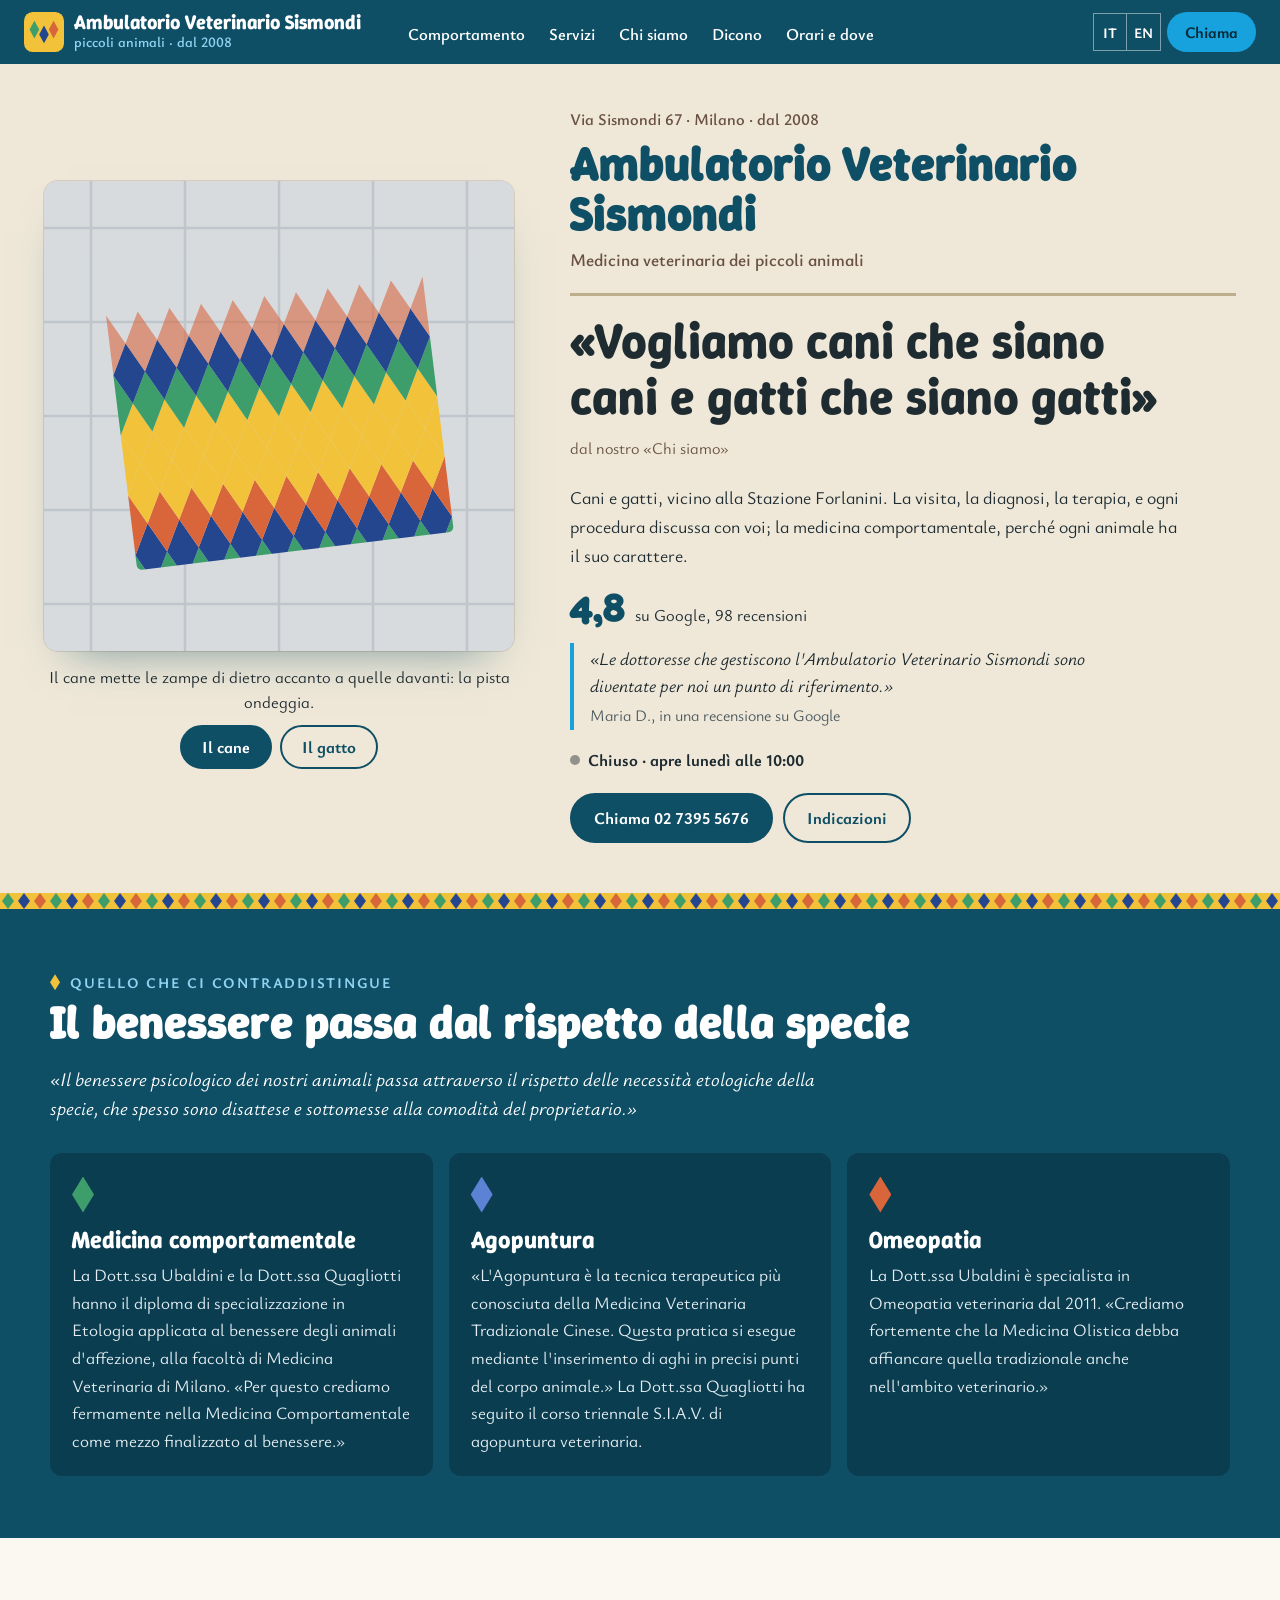
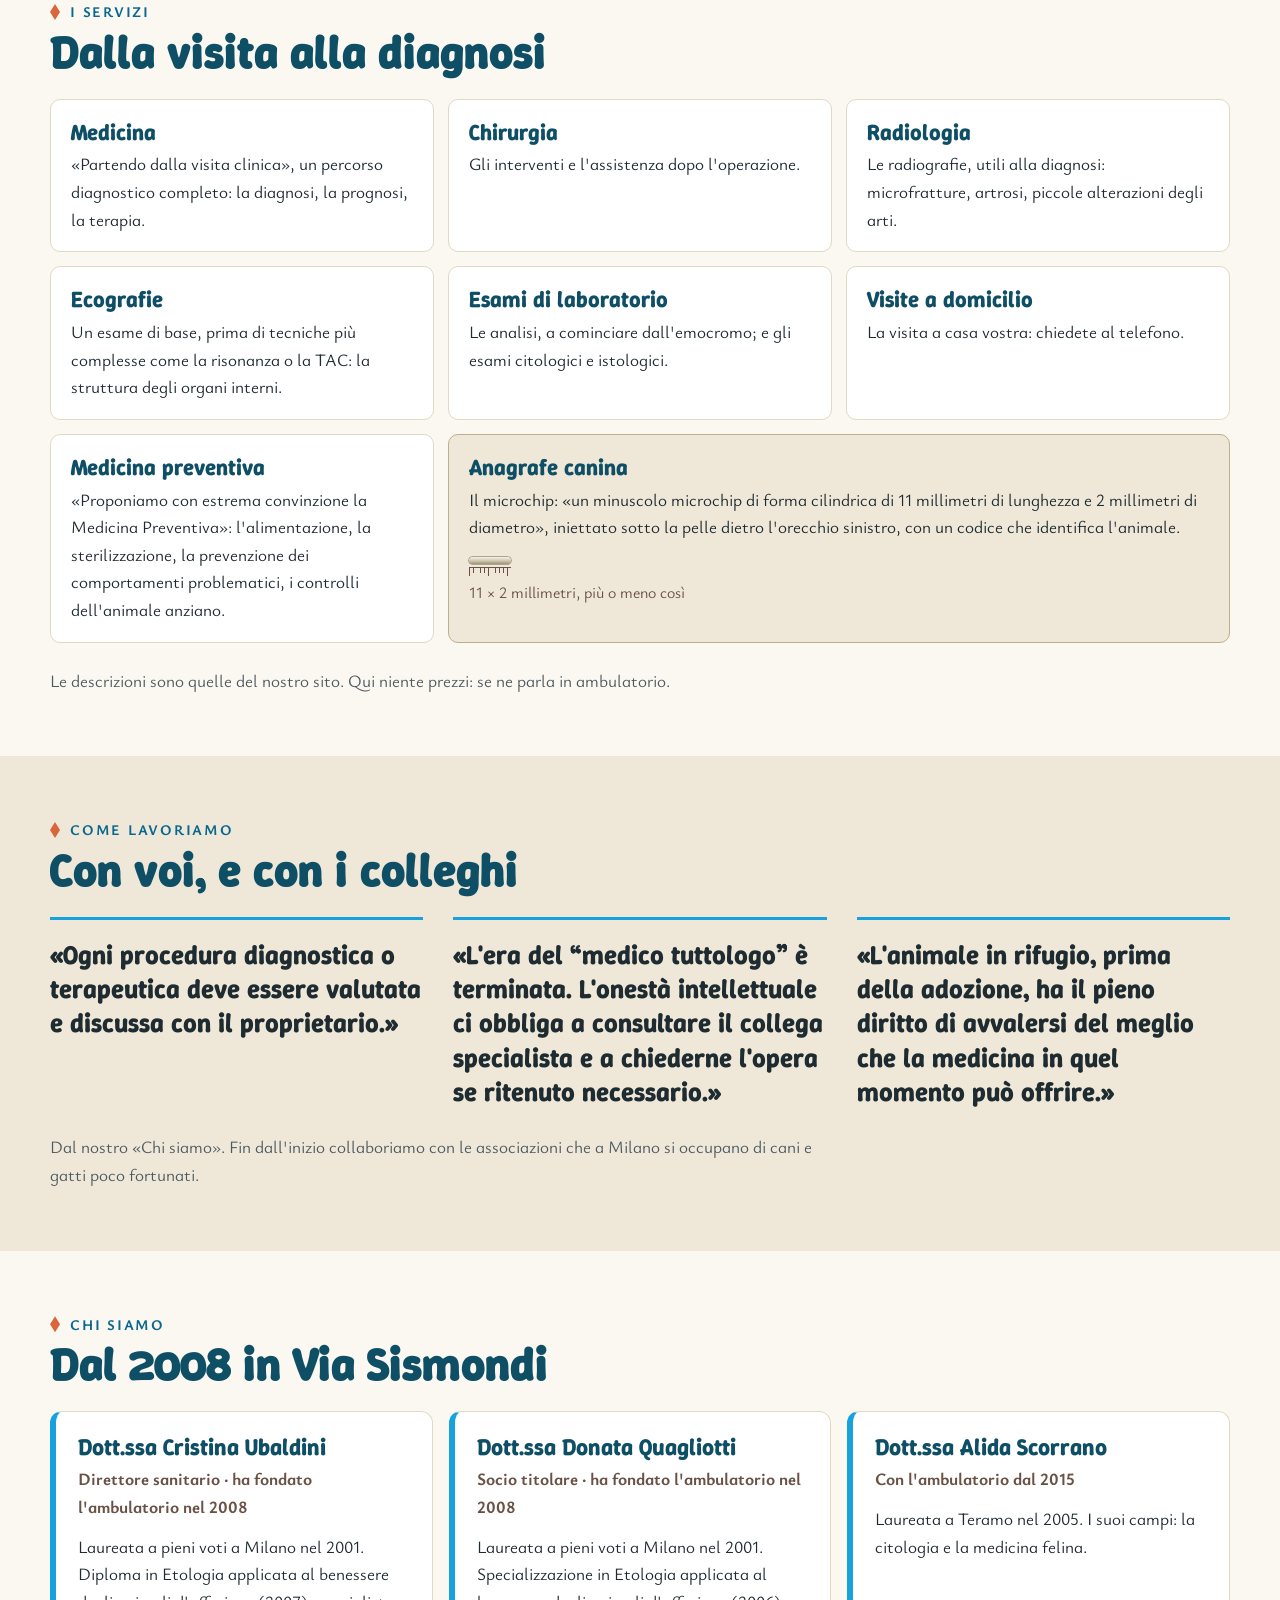
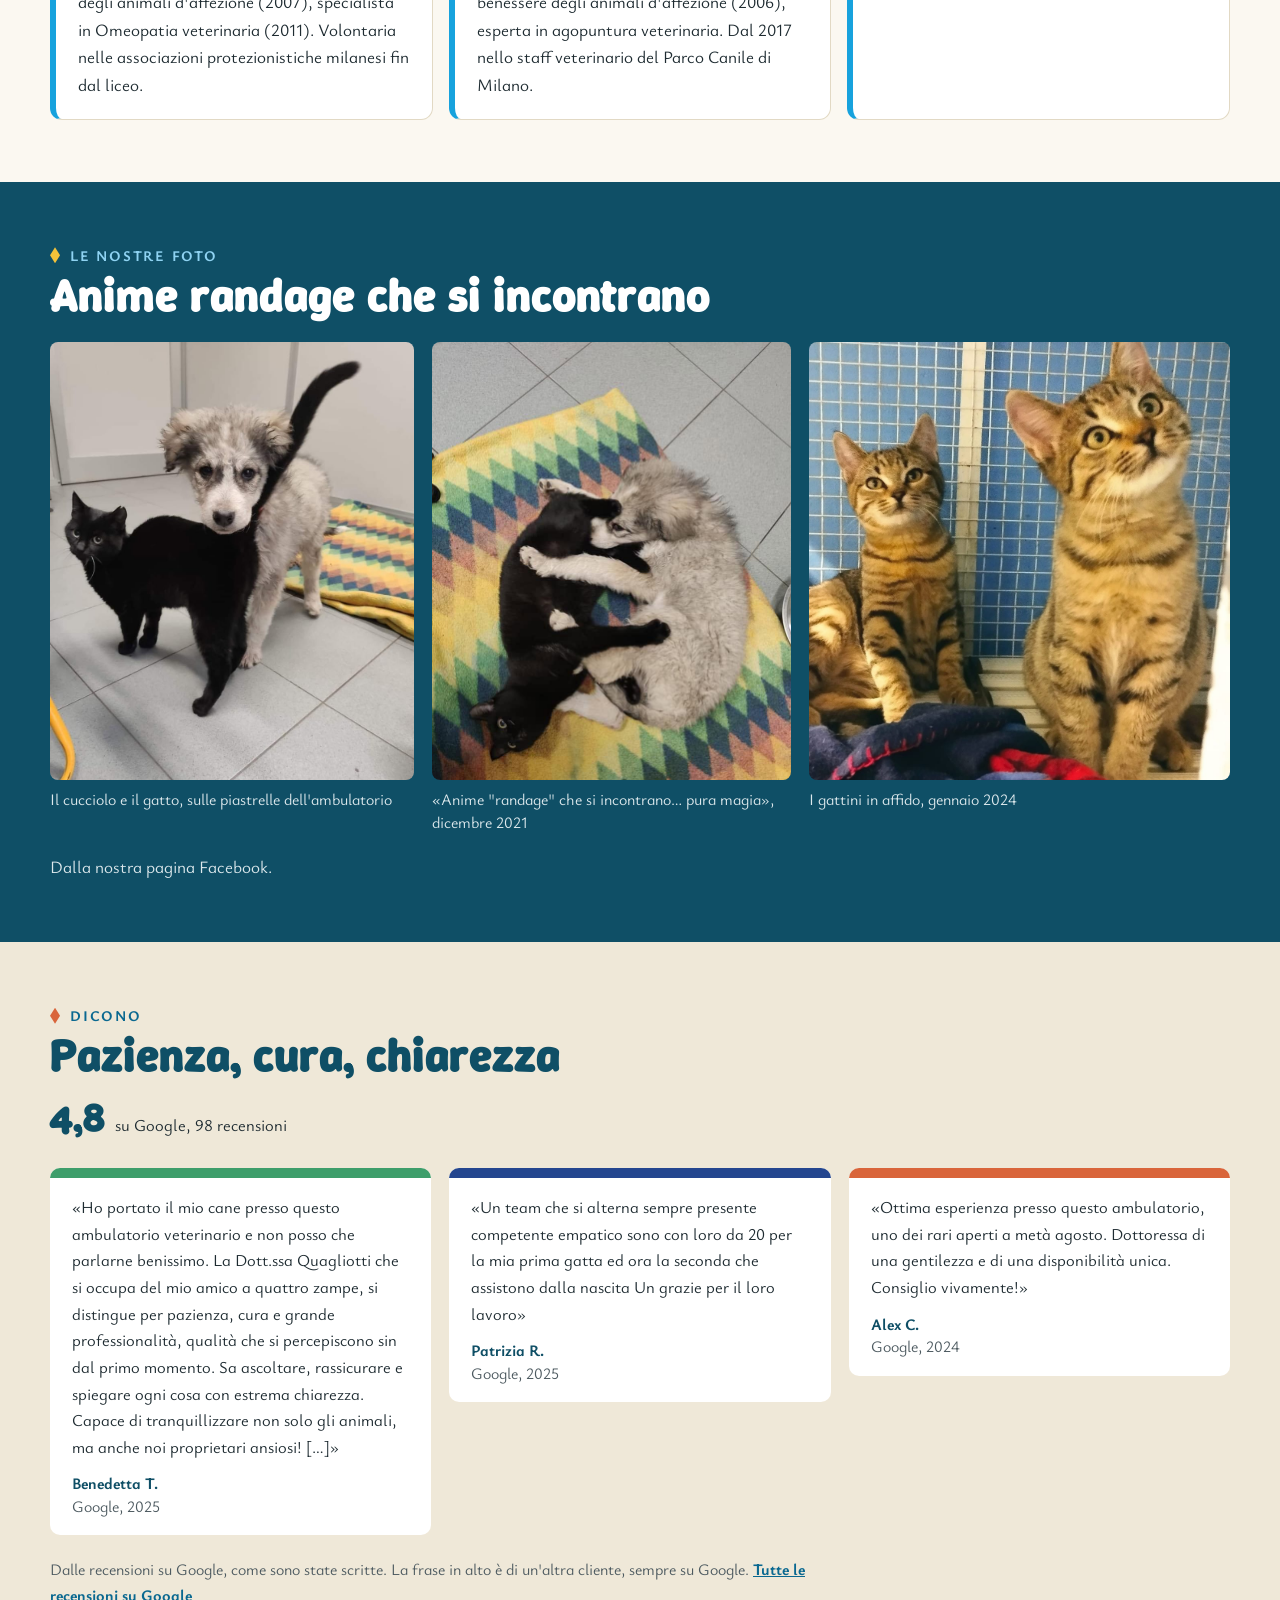
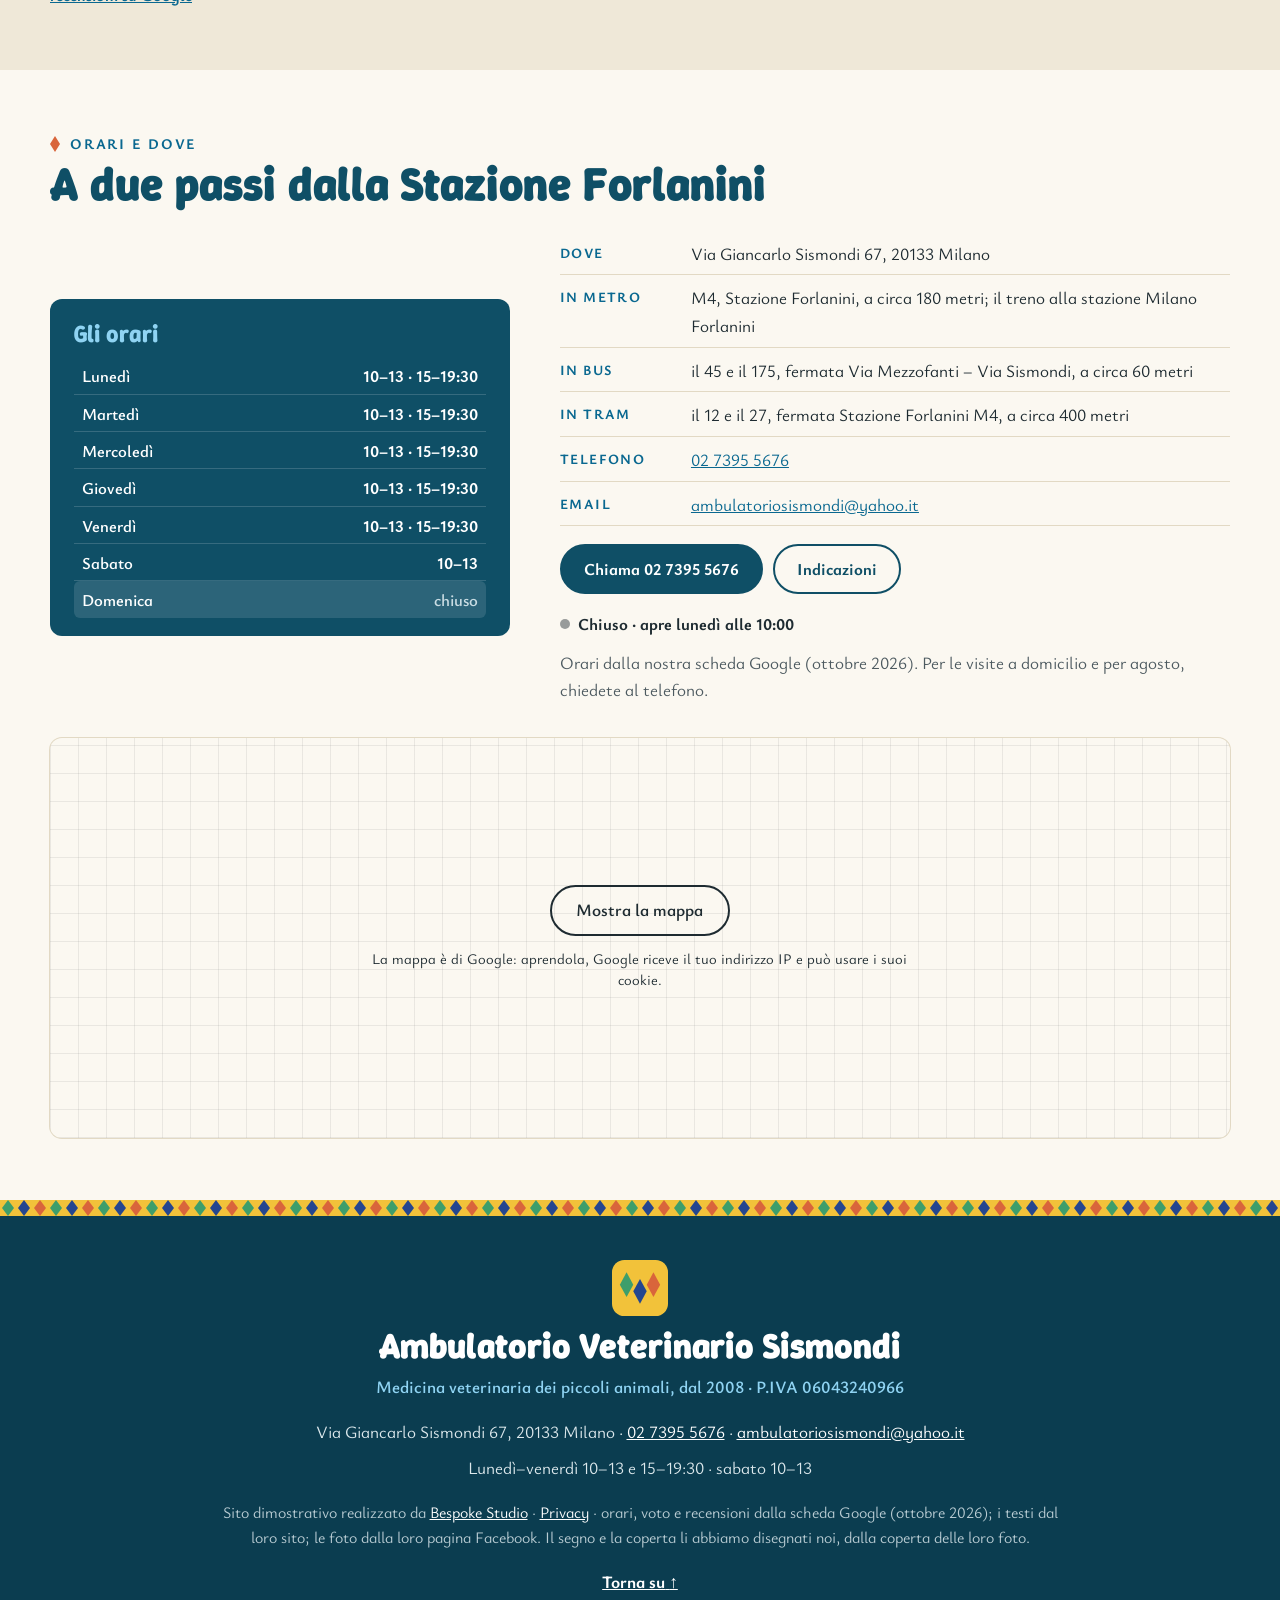
==== commit ba348242: "Privacy e pulizia: caratteri sul sito, mappa al clic, informativa, noindex - caratteri copiati nel s" ====
--- a/index.html
+++ b/index.html
@@ -3,6 +3,7 @@
 <head>
 <meta charset="utf-8">
 <meta name="viewport" content="width=device-width, initial-scale=1">
+<meta name="robots" content="noindex">
 <script>(function(){var r=document.documentElement;r.classList.remove('no-js');
 /* la firma: finché main.js non parte c'è il pavimento senza coperta; se il codice non arriva, dopo 2,5 s la coperta intera */
 try{if(!matchMedia('(prefers-reduced-motion: reduce)').matches){r.classList.add('firma-attesa');window.__attesaCoperta=setTimeout(function(){r.classList.remove('firma-attesa')},2500)}}catch(e){}})()</script>
@@ -20,15 +21,72 @@
 <link rel="icon" href="img/favicon.svg" type="image/svg+xml">
 <link rel="icon" href="img/favicon-32.png" sizes="32x32" type="image/png">
 <link rel="apple-touch-icon" href="img/apple-touch-icon.png">
-<link rel="preconnect" href="https://fonts.googleapis.com">
-<link rel="preconnect" href="https://fonts.gstatic.com" crossorigin>
-<link href="https://fonts.googleapis.com/css2?family=Winky+Sans:wght@600;700;800&amp;family=Ysabeau+Infant:ital,wght@0,400;0,600;0,700;1,400&amp;display=swap" rel="stylesheet">
+<link rel="stylesheet" href="fonts/fonts.css?v=1">
 <link rel="stylesheet" href="css/styles.css?v=1">
 <script src="https://cdn.jsdelivr.net/npm/gsap@3.12.5/dist/gsap.min.js" defer></script>
 <script src="https://cdn.jsdelivr.net/npm/gsap@3.12.5/dist/ScrollTrigger.min.js" defer></script>
 <script src="js/main.js?v=1" defer></script>
 <script type="application/ld+json">
-{"@context":"https://schema.org","@type":"VeterinaryCare","name":"Ambulatorio Veterinario Sismondi","vatID":"IT06043240966","description":"Ambulatorio veterinario per cani e gatti in Via Giancarlo Sismondi 67 a Milano, dal 2008: medicina, medicina comportamentale, chirurgia, radiologia, ecografie, esami di laboratorio, visite a domicilio, anagrafe canina; agopuntura e omeopatia.","url":"https://rotenzark.github.io/veterinario-sismondi/","image":"https://rotenzark.github.io/veterinario-sismondi/img/og.jpg","telephone":"+39 02 7395 5676","email":"ambulatoriosismondi@yahoo.it","foundingDate":"2008","address":{"@type":"PostalAddress","streetAddress":"Via Giancarlo Sismondi 67","postalCode":"20133","addressLocality":"Milano","addressRegion":"MI","addressCountry":"IT"},"geo":{"@type":"GeoCoordinates","latitude":45.46569,"longitude":9.23483},"openingHoursSpecification":[{"@type":"OpeningHoursSpecification","dayOfWeek":["Monday","Tuesday","Wednesday","Thursday","Friday"],"opens":"10:00","closes":"13:00"},{"@type":"OpeningHoursSpecification","dayOfWeek":["Monday","Tuesday","Wednesday","Thursday","Friday"],"opens":"15:00","closes":"19:30"},{"@type":"OpeningHoursSpecification","dayOfWeek":"Saturday","opens":"10:00","closes":"13:00"}],"sameAs":["https://www.facebook.com/people/Ambulatorio-Veterinario-Sismondi/100057088015220/"],"aggregateRating":{"@type":"AggregateRating","ratingValue":"4.8","reviewCount":"98","bestRating":"5"}}
+{
+  "@context": "https://schema.org",
+  "@type": "VeterinaryCare",
+  "name": "Ambulatorio Veterinario Sismondi",
+  "vatID": "IT06043240966",
+  "description": "Ambulatorio veterinario per cani e gatti in Via Giancarlo Sismondi 67 a Milano, dal 2008: medicina, medicina comportamentale, chirurgia, radiologia, ecografie, esami di laboratorio, visite a domicilio, anagrafe canina; agopuntura e omeopatia.",
+  "url": "https://rotenzark.github.io/veterinario-sismondi/",
+  "image": "https://rotenzark.github.io/veterinario-sismondi/img/og.jpg",
+  "telephone": "+39 02 7395 5676",
+  "email": "ambulatoriosismondi@yahoo.it",
+  "foundingDate": "2008",
+  "address": {
+    "@type": "PostalAddress",
+    "streetAddress": "Via Giancarlo Sismondi 67",
+    "postalCode": "20133",
+    "addressLocality": "Milano",
+    "addressRegion": "MI",
+    "addressCountry": "IT"
+  },
+  "geo": {
+    "@type": "GeoCoordinates",
+    "latitude": 45.46569,
+    "longitude": 9.23483
+  },
+  "openingHoursSpecification": [
+    {
+      "@type": "OpeningHoursSpecification",
+      "dayOfWeek": [
+        "Monday",
+        "Tuesday",
+        "Wednesday",
+        "Thursday",
+        "Friday"
+      ],
+      "opens": "10:00",
+      "closes": "13:00"
+    },
+    {
+      "@type": "OpeningHoursSpecification",
+      "dayOfWeek": [
+        "Monday",
+        "Tuesday",
+        "Wednesday",
+        "Thursday",
+        "Friday"
+      ],
+      "opens": "15:00",
+      "closes": "19:30"
+    },
+    {
+      "@type": "OpeningHoursSpecification",
+      "dayOfWeek": "Saturday",
+      "opens": "10:00",
+      "closes": "13:00"
+    }
+  ],
+  "sameAs": [
+    "https://www.facebook.com/people/Ambulatorio-Veterinario-Sismondi/100057088015220/"
+  ]
+}
 </script>
 </head>
 <body>
@@ -142,7 +200,7 @@
         <p class="apertura__frase" data-i18n="h.testo">Cani e gatti, vicino alla Stazione Forlanini. La visita, la diagnosi, la terapia, e ogni procedura discussa con voi; la medicina comportamentale, perché ogni animale ha il suo carattere.</p>
         <p class="voto"><b class="voto__n">4,8</b> <span class="voto__su" data-i18n="h.voto">su Google, 98 recensioni</span></p>
         <blockquote class="citazione">
-          <p>«Le dottoresse che gestiscono l'Ambulatorio Veterinario Sismondi sono diventate per noi un punto di riferimento.»</p>
+          <p lang="it">«Le dottoresse che gestiscono l'Ambulatorio Veterinario Sismondi sono diventate per noi un punto di riferimento.»</p>
           <footer data-i18n="h.chi">Maria D., in una recensione su Google</footer>
         </blockquote>
         <p class="stato" id="orarioStato">Lun–ven 10–13 e 15–19:30 · sab 10–13</p>
@@ -241,9 +299,9 @@
     <h2 id="diconoT" class="capitolo__titolo" data-i18n="d.titolo">Pazienza, cura, chiarezza</h2>
     <p class="voto voto--sezione"><b class="voto__n">4,8</b> <span class="voto__su" data-i18n="d.voto">su Google, 98 recensioni</span></p>
     <ul class="recensioni">
-      <li class="recensione recensione--verde reveal"><p class="recensione__testo">«Ho portato il mio cane presso questo ambulatorio veterinario e non posso che parlarne benissimo. La Dott.ssa Quagliotti che si occupa del mio amico a quattro zampe, si distingue per pazienza, cura e grande professionalità, qualità che si percepiscono sin dal primo momento. Sa ascoltare, rassicurare e spiegare ogni cosa con estrema chiarezza. Capace di tranquillizzare non solo gli animali, ma anche noi proprietari ansiosi! […]»</p><p class="recensione__chi"><b>Benedetta T.</b> <span data-i18n="d.t25">Google, 2025</span></p></li>
-      <li class="recensione recensione--blu reveal"><p class="recensione__testo">«Un team che si alterna sempre presente competente empatico sono con loro da 20 per la mia prima gatta ed ora la seconda che assistono dalla nascita Un grazie per il loro lavoro»</p><p class="recensione__chi"><b>Patrizia R.</b> <span data-i18n="d.t25">Google, 2025</span></p></li>
-      <li class="recensione recensione--arancio reveal"><p class="recensione__testo">«Ottima esperienza presso questo ambulatorio, uno dei rari aperti a metà agosto. Dottoressa di una gentilezza e di una disponibilità unica. Consiglio vivamente!»</p><p class="recensione__chi"><b>Alex C.</b> <span data-i18n="d.t24">Google, 2024</span></p></li>
+      <li class="recensione recensione--verde reveal"><p lang="it" class="recensione__testo">«Ho portato il mio cane presso questo ambulatorio veterinario e non posso che parlarne benissimo. La Dott.ssa Quagliotti che si occupa del mio amico a quattro zampe, si distingue per pazienza, cura e grande professionalità, qualità che si percepiscono sin dal primo momento. Sa ascoltare, rassicurare e spiegare ogni cosa con estrema chiarezza. Capace di tranquillizzare non solo gli animali, ma anche noi proprietari ansiosi! […]»</p><p class="recensione__chi"><b>Benedetta T.</b> <span data-i18n="d.t25">Google, 2025</span></p></li>
+      <li class="recensione recensione--blu reveal"><p lang="it" class="recensione__testo">«Un team che si alterna sempre presente competente empatico sono con loro da 20 per la mia prima gatta ed ora la seconda che assistono dalla nascita Un grazie per il loro lavoro»</p><p class="recensione__chi"><b>Patrizia R.</b> <span data-i18n="d.t25">Google, 2025</span></p></li>
+      <li class="recensione recensione--arancio reveal"><p lang="it" class="recensione__testo">«Ottima esperienza presso questo ambulatorio, uno dei rari aperti a metà agosto. Dottoressa di una gentilezza e di una disponibilità unica. Consiglio vivamente!»</p><p class="recensione__chi"><b>Alex C.</b> <span data-i18n="d.t24">Google, 2024</span></p></li>
     </ul>
     <p class="dicono__nota"><span data-i18n="d.nota">Dalle recensioni su Google, come sono state scritte. La frase in alto è di un'altra cliente, sempre su Google.</span> <a href="https://www.google.com/maps/search/?api=1&amp;query=Ambulatorio+Veterinario+Sismondi+Via+Giancarlo+Sismondi+67+Milano" target="_blank" rel="noopener" data-i18n="d.tutte">Tutte le recensioni su Google</a></p>
   </section>
@@ -280,7 +338,7 @@
       </div>
     </div>
     <div class="cartina reveal">
-      <iframe title="Mappa: Ambulatorio Veterinario Sismondi, Via Giancarlo Sismondi 67, Milano" data-i18n-title="w.mappa" src="https://maps.google.com/maps?q=Ambulatorio%20Veterinario%20Sismondi%2C%20Via%20Giancarlo%20Sismondi%2067%2C%2020133%20Milano&amp;z=16&amp;output=embed" width="600" height="400" loading="lazy" referrerpolicy="no-referrer-when-downgrade"></iframe>
+      <div class="mappa-clic" data-mappa-clic style="--mappa-h: 400px"><template><iframe title="Mappa: Ambulatorio Veterinario Sismondi, Via Giancarlo Sismondi 67, Milano" data-i18n-title="w.mappa" src="https://maps.google.com/maps?q=Ambulatorio%20Veterinario%20Sismondi%2C%20Via%20Giancarlo%20Sismondi%2067%2C%2020133%20Milano&amp;z=16&amp;output=embed" width="600" height="400" loading="lazy" referrerpolicy="no-referrer-when-downgrade"></iframe></template><div class="mappa-clic__velo"><a class="mappa-clic__btn" href="https://www.google.com/maps/dir/?api=1&amp;destination=Ambulatorio+Veterinario+Sismondi%2C+Via+Giancarlo+Sismondi+67%2C+20133+Milano" target="_blank" rel="noopener">Mostra la mappa</a><p class="mappa-clic__nota">La mappa è di Google: aprendola, Google riceve il tuo indirizzo IP e può usare i suoi cookie.</p></div></div>
     </div>
   </section>
 
@@ -292,7 +350,7 @@
     <p class="piede__riga"><span data-i18n="f2.chi">Medicina veterinaria dei piccoli animali, dal 2008</span> · <span data-i18n="f2.piva">P.IVA</span> 06043240966</p>
     <p class="piede__dove">Via Giancarlo Sismondi 67, 20133 Milano · <a href="tel:+390273955676" class="intero">02 7395 5676</a> · <a href="mailto:ambulatoriosismondi@yahoo.it">ambulatoriosismondi@yahoo.it</a></p>
     <p class="piede__orario" data-i18n="f2.orario">Lunedì–venerdì 10–13 e 15–19:30 · sabato 10–13</p>
-    <p class="piede__cred" data-i18n="f2.cred">Sito dimostrativo realizzato da <a href="https://bespokestud.io" rel="noopener">Bespoke Studio</a> · orari, voto e recensioni dalla scheda Google (ottobre 2026); i testi dal loro sito; le foto dalla loro pagina Facebook. Il segno e la coperta li abbiamo disegnati noi, dalla coperta delle loro foto.</p>
+    <p class="piede__cred" data-i18n="f2.cred">Sito dimostrativo realizzato da <a href="https://bespokestud.io" rel="noopener">Bespoke Studio</a> · <a href="privacy.html">Privacy</a> · orari, voto e recensioni dalla scheda Google (ottobre 2026); i testi dal loro sito; le foto dalla loro pagina Facebook. Il segno e la coperta li abbiamo disegnati noi, dalla coperta delle loro foto.</p>
     <p><a class="piede__su" href="#inizio"><span data-i18n="f2.su">Torna su</span> <span class="freccia" aria-hidden="true">↑</span></a></p>
   </div>
 </footer>
@@ -307,5 +365,6 @@
   <img id="lightboxImg" src="" alt="">
 </div>
 
+<script src="js/mappa-clic.js?v=1" defer></script>
 </body>
 </html>
--- a/fonts/fonts.css
+++ b/fonts/fonts.css
@@ -0,0 +1,343 @@
+/* Caratteri ospitati sul sito: nessuna richiesta a Google Fonts o Fontshare (giro privacy 1/10/2026). Licenze in LICENSE.txt. */
+/* latin-ext */
+@font-face {
+  font-family: 'Winky Sans';
+  font-style: normal;
+  font-weight: 600;
+  font-display: swap;
+  src: url(winkysans-v3-ll85K2SDUiG1Hpf2p06bN6MokzYb.woff2) format('woff2');
+  unicode-range: U+0100-02BA, U+02BD-02C5, U+02C7-02CC, U+02CE-02D7, U+02DD-02FF, U+0304, U+0308, U+0329, U+1D00-1DBF, U+1E00-1E9F, U+1EF2-1EFF, U+2020, U+20A0-20AB, U+20AD-20C0, U+2113, U+2C60-2C7F, U+A720-A7FF;
+}
+/* latin */
+@font-face {
+  font-family: 'Winky Sans';
+  font-style: normal;
+  font-weight: 600;
+  font-display: swap;
+  src: url(winkysans-v3-ll85K2SDUiG1Hpf2p06bN60okw.woff2) format('woff2');
+  unicode-range: U+0000-00FF, U+0131, U+0152-0153, U+02BB-02BC, U+02C6, U+02DA, U+02DC, U+0304, U+0308, U+0329, U+2000-206F, U+20AC, U+2122, U+2191, U+2193, U+2212, U+2215, U+FEFF, U+FFFD;
+}
+/* latin-ext */
+@font-face {
+  font-family: 'Winky Sans';
+  font-style: normal;
+  font-weight: 700;
+  font-display: swap;
+  src: url(winkysans-v3-ll85K2SDUiG1Hpf2p06bN6MokzYb.woff2) format('woff2');
+  unicode-range: U+0100-02BA, U+02BD-02C5, U+02C7-02CC, U+02CE-02D7, U+02DD-02FF, U+0304, U+0308, U+0329, U+1D00-1DBF, U+1E00-1E9F, U+1EF2-1EFF, U+2020, U+20A0-20AB, U+20AD-20C0, U+2113, U+2C60-2C7F, U+A720-A7FF;
+}
+/* latin */
+@font-face {
+  font-family: 'Winky Sans';
+  font-style: normal;
+  font-weight: 700;
+  font-display: swap;
+  src: url(winkysans-v3-ll85K2SDUiG1Hpf2p06bN60okw.woff2) format('woff2');
+  unicode-range: U+0000-00FF, U+0131, U+0152-0153, U+02BB-02BC, U+02C6, U+02DA, U+02DC, U+0304, U+0308, U+0329, U+2000-206F, U+20AC, U+2122, U+2191, U+2193, U+2212, U+2215, U+FEFF, U+FFFD;
+}
+/* latin-ext */
+@font-face {
+  font-family: 'Winky Sans';
+  font-style: normal;
+  font-weight: 800;
+  font-display: swap;
+  src: url(winkysans-v3-ll85K2SDUiG1Hpf2p06bN6MokzYb.woff2) format('woff2');
+  unicode-range: U+0100-02BA, U+02BD-02C5, U+02C7-02CC, U+02CE-02D7, U+02DD-02FF, U+0304, U+0308, U+0329, U+1D00-1DBF, U+1E00-1E9F, U+1EF2-1EFF, U+2020, U+20A0-20AB, U+20AD-20C0, U+2113, U+2C60-2C7F, U+A720-A7FF;
+}
+/* latin */
+@font-face {
+  font-family: 'Winky Sans';
+  font-style: normal;
+  font-weight: 800;
+  font-display: swap;
+  src: url(winkysans-v3-ll85K2SDUiG1Hpf2p06bN60okw.woff2) format('woff2');
+  unicode-range: U+0000-00FF, U+0131, U+0152-0153, U+02BB-02BC, U+02C6, U+02DA, U+02DC, U+0304, U+0308, U+0329, U+2000-206F, U+20AC, U+2122, U+2191, U+2193, U+2212, U+2215, U+FEFF, U+FFFD;
+}
+/* cyrillic-ext */
+@font-face {
+  font-family: 'Ysabeau Infant';
+  font-style: italic;
+  font-weight: 400;
+  font-display: swap;
+  src: url(ysabeauinfant-v4-hv-AlzpqOkkV94kBTQVdX1EWI_p9ZR4c8LTTNzMN3szvaKqvBwan6A.woff2) format('woff2');
+  unicode-range: U+0460-052F, U+1C80-1C8A, U+20B4, U+2DE0-2DFF, U+A640-A69F, U+FE2E-FE2F;
+}
+/* cyrillic */
+@font-face {
+  font-family: 'Ysabeau Infant';
+  font-style: italic;
+  font-weight: 400;
+  font-display: swap;
+  src: url(ysabeauinfant-v4-hv-AlzpqOkkV94kBTQVdX1EWI_p9ZR4c8LTTNzMN3szvaKqmBwan6A.woff2) format('woff2');
+  unicode-range: U+0301, U+0400-045F, U+0490-0491, U+04B0-04B1, U+2116;
+}
+/* greek */
+@font-face {
+  font-family: 'Ysabeau Infant';
+  font-style: italic;
+  font-weight: 400;
+  font-display: swap;
+  src: url(ysabeauinfant-v4-hv-AlzpqOkkV94kBTQVdX1EWI_p9ZR4c8LTTNzMN3szvaKqhBwan6A.woff2) format('woff2');
+  unicode-range: U+0370-0377, U+037A-037F, U+0384-038A, U+038C, U+038E-03A1, U+03A3-03FF;
+}
+/* math */
+@font-face {
+  font-family: 'Ysabeau Infant';
+  font-style: italic;
+  font-weight: 400;
+  font-display: swap;
+  src: url(ysabeauinfant-v4-hv-AlzpqOkkV94kBTQVdX1EWI_p9ZR4c8LTTNzMN3szvaKreBwan6A.woff2) format('woff2');
+  unicode-range: U+0302-0303, U+0305, U+0307-0308, U+0310, U+0312, U+0315, U+031A, U+0326-0327, U+032C, U+032F-0330, U+0332-0333, U+0338, U+033A, U+0346, U+034D, U+0391-03A1, U+03A3-03A9, U+03B1-03C9, U+03D1, U+03D5-03D6, U+03F0-03F1, U+03F4-03F5, U+2016-2017, U+2034-2038, U+203C, U+2040, U+2043, U+2047, U+2050, U+2057, U+205F, U+2070-2071, U+2074-208E, U+2090-209C, U+20D0-20DC, U+20E1, U+20E5-20EF, U+2100-2112, U+2114-2115, U+2117-2121, U+2123-214F, U+2190, U+2192, U+2194-21AE, U+21B0-21E5, U+21F1-21F2, U+21F4-2211, U+2213-2214, U+2216-22FF, U+2308-230B, U+2310, U+2319, U+231C-2321, U+2336-237A, U+237C, U+2395, U+239B-23B7, U+23D0, U+23DC-23E1, U+2474-2475, U+25AF, U+25B3, U+25B7, U+25BD, U+25C1, U+25CA, U+25CC, U+25FB, U+266D-266F, U+27C0-27FF, U+2900-2AFF, U+2B0E-2B11, U+2B30-2B4C, U+2BFE, U+3030, U+FF5B, U+FF5D, U+1D400-1D7FF, U+1EE00-1EEFF;
+}
+/* symbols */
+@font-face {
+  font-family: 'Ysabeau Infant';
+  font-style: italic;
+  font-weight: 400;
+  font-display: swap;
+  src: url(ysabeauinfant-v4-hv-AlzpqOkkV94kBTQVdX1EWI_p9ZR4c8LTTNzMN3szvaKrMBwan6A.woff2) format('woff2');
+  unicode-range: U+0001-000C, U+000E-001F, U+007F-009F, U+20DD-20E0, U+20E2-20E4, U+2150-218F, U+2190, U+2192, U+2194-2199, U+21AF, U+21E6-21F0, U+21F3, U+2218-2219, U+2299, U+22C4-22C6, U+2300-243F, U+2440-244A, U+2460-24FF, U+25A0-27BF, U+2800-28FF, U+2921-2922, U+2981, U+29BF, U+29EB, U+2B00-2BFF, U+4DC0-4DFF, U+FFF9-FFFB, U+10140-1018E, U+10190-1019C, U+101A0, U+101D0-101FD, U+102E0-102FB, U+10E60-10E7E, U+1D2C0-1D2D3, U+1D2E0-1D37F, U+1F000-1F0FF, U+1F100-1F1AD, U+1F1E6-1F1FF, U+1F30D-1F30F, U+1F315, U+1F31C, U+1F31E, U+1F320-1F32C, U+1F336, U+1F378, U+1F37D, U+1F382, U+1F393-1F39F, U+1F3A7-1F3A8, U+1F3AC-1F3AF, U+1F3C2, U+1F3C4-1F3C6, U+1F3CA-1F3CE, U+1F3D4-1F3E0, U+1F3ED, U+1F3F1-1F3F3, U+1F3F5-1F3F7, U+1F408, U+1F415, U+1F41F, U+1F426, U+1F43F, U+1F441-1F442, U+1F444, U+1F446-1F449, U+1F44C-1F44E, U+1F453, U+1F46A, U+1F47D, U+1F4A3, U+1F4B0, U+1F4B3, U+1F4B9, U+1F4BB, U+1F4BF, U+1F4C8-1F4CB, U+1F4D6, U+1F4DA, U+1F4DF, U+1F4E3-1F4E6, U+1F4EA-1F4ED, U+1F4F7, U+1F4F9-1F4FB, U+1F4FD-1F4FE, U+1F503, U+1F507-1F50B, U+1F50D, U+1F512-1F513, U+1F53E-1F54A, U+1F54F-1F5FA, U+1F610, U+1F650-1F67F, U+1F687, U+1F68D, U+1F691, U+1F694, U+1F698, U+1F6AD, U+1F6B2, U+1F6B9-1F6BA, U+1F6BC, U+1F6C6-1F6CF, U+1F6D3-1F6D7, U+1F6E0-1F6EA, U+1F6F0-1F6F3, U+1F6F7-1F6FC, U+1F700-1F7FF, U+1F800-1F80B, U+1F810-1F847, U+1F850-1F859, U+1F860-1F887, U+1F890-1F8AD, U+1F8B0-1F8BB, U+1F8C0-1F8C1, U+1F900-1F90B, U+1F93B, U+1F946, U+1F984, U+1F996, U+1F9E9, U+1FA00-1FA6F, U+1FA70-1FA7C, U+1FA80-1FA89, U+1FA8F-1FAC6, U+1FACE-1FADC, U+1FADF-1FAE9, U+1FAF0-1FAF8, U+1FB00-1FBFF;
+}
+/* vietnamese */
+@font-face {
+  font-family: 'Ysabeau Infant';
+  font-style: italic;
+  font-weight: 400;
+  font-display: swap;
+  src: url(ysabeauinfant-v4-hv-AlzpqOkkV94kBTQVdX1EWI_p9ZR4c8LTTNzMN3szvaKqtBwan6A.woff2) format('woff2');
+  unicode-range: U+0102-0103, U+0110-0111, U+0128-0129, U+0168-0169, U+01A0-01A1, U+01AF-01B0, U+0300-0301, U+0303-0304, U+0308-0309, U+0323, U+0329, U+1EA0-1EF9, U+20AB;
+}
+/* latin-ext */
+@font-face {
+  font-family: 'Ysabeau Infant';
+  font-style: italic;
+  font-weight: 400;
+  font-display: swap;
+  src: url(ysabeauinfant-v4-hv-AlzpqOkkV94kBTQVdX1EWI_p9ZR4c8LTTNzMN3szvaKqsBwan6A.woff2) format('woff2');
+  unicode-range: U+0100-02BA, U+02BD-02C5, U+02C7-02CC, U+02CE-02D7, U+02DD-02FF, U+0304, U+0308, U+0329, U+1D00-1DBF, U+1E00-1E9F, U+1EF2-1EFF, U+2020, U+20A0-20AB, U+20AD-20C0, U+2113, U+2C60-2C7F, U+A720-A7FF;
+}
+/* latin */
+@font-face {
+  font-family: 'Ysabeau Infant';
+  font-style: italic;
+  font-weight: 400;
+  font-display: swap;
+  src: url(ysabeauinfant-v4-hv-AlzpqOkkV94kBTQVdX1EWI_p9ZR4c8LTTNzMN3szvaKqiBwY.woff2) format('woff2');
+  unicode-range: U+0000-00FF, U+0131, U+0152-0153, U+02BB-02BC, U+02C6, U+02DA, U+02DC, U+0304, U+0308, U+0329, U+2000-206F, U+20AC, U+2122, U+2191, U+2193, U+2212, U+2215, U+FEFF, U+FFFD;
+}
+/* cyrillic-ext */
+@font-face {
+  font-family: 'Ysabeau Infant';
+  font-style: normal;
+  font-weight: 400;
+  font-display: swap;
+  src: url(ysabeauinfant-v4-hv-PlzpqOkkV94kBTQVdX1EWI_p1fxAsBQ.woff2) format('woff2');
+  unicode-range: U+0460-052F, U+1C80-1C8A, U+20B4, U+2DE0-2DFF, U+A640-A69F, U+FE2E-FE2F;
+}
+/* cyrillic */
+@font-face {
+  font-family: 'Ysabeau Infant';
+  font-style: normal;
+  font-weight: 400;
+  font-display: swap;
+  src: url(ysabeauinfant-v4-hv-PlzpqOkkV94kBTQVdX1EWI_p8fxAsBQ.woff2) format('woff2');
+  unicode-range: U+0301, U+0400-045F, U+0490-0491, U+04B0-04B1, U+2116;
+}
+/* greek */
+@font-face {
+  font-family: 'Ysabeau Infant';
+  font-style: normal;
+  font-weight: 400;
+  font-display: swap;
+  src: url(ysabeauinfant-v4-hv-PlzpqOkkV94kBTQVdX1EWI_p7fxAsBQ.woff2) format('woff2');
+  unicode-range: U+0370-0377, U+037A-037F, U+0384-038A, U+038C, U+038E-03A1, U+03A3-03FF;
+}
+/* math */
+@font-face {
+  font-family: 'Ysabeau Infant';
+  font-style: normal;
+  font-weight: 400;
+  font-display: swap;
+  src: url(ysabeauinfant-v4-hv-PlzpqOkkV94kBTQVdX1EWI_oEfxAsBQ.woff2) format('woff2');
+  unicode-range: U+0302-0303, U+0305, U+0307-0308, U+0310, U+0312, U+0315, U+031A, U+0326-0327, U+032C, U+032F-0330, U+0332-0333, U+0338, U+033A, U+0346, U+034D, U+0391-03A1, U+03A3-03A9, U+03B1-03C9, U+03D1, U+03D5-03D6, U+03F0-03F1, U+03F4-03F5, U+2016-2017, U+2034-2038, U+203C, U+2040, U+2043, U+2047, U+2050, U+2057, U+205F, U+2070-2071, U+2074-208E, U+2090-209C, U+20D0-20DC, U+20E1, U+20E5-20EF, U+2100-2112, U+2114-2115, U+2117-2121, U+2123-214F, U+2190, U+2192, U+2194-21AE, U+21B0-21E5, U+21F1-21F2, U+21F4-2211, U+2213-2214, U+2216-22FF, U+2308-230B, U+2310, U+2319, U+231C-2321, U+2336-237A, U+237C, U+2395, U+239B-23B7, U+23D0, U+23DC-23E1, U+2474-2475, U+25AF, U+25B3, U+25B7, U+25BD, U+25C1, U+25CA, U+25CC, U+25FB, U+266D-266F, U+27C0-27FF, U+2900-2AFF, U+2B0E-2B11, U+2B30-2B4C, U+2BFE, U+3030, U+FF5B, U+FF5D, U+1D400-1D7FF, U+1EE00-1EEFF;
+}
+/* symbols */
+@font-face {
+  font-family: 'Ysabeau Infant';
+  font-style: normal;
+  font-weight: 400;
+  font-display: swap;
+  src: url(ysabeauinfant-v4-hv-PlzpqOkkV94kBTQVdX1EWI_oWfxAsBQ.woff2) format('woff2');
+  unicode-range: U+0001-000C, U+000E-001F, U+007F-009F, U+20DD-20E0, U+20E2-20E4, U+2150-218F, U+2190, U+2192, U+2194-2199, U+21AF, U+21E6-21F0, U+21F3, U+2218-2219, U+2299, U+22C4-22C6, U+2300-243F, U+2440-244A, U+2460-24FF, U+25A0-27BF, U+2800-28FF, U+2921-2922, U+2981, U+29BF, U+29EB, U+2B00-2BFF, U+4DC0-4DFF, U+FFF9-FFFB, U+10140-1018E, U+10190-1019C, U+101A0, U+101D0-101FD, U+102E0-102FB, U+10E60-10E7E, U+1D2C0-1D2D3, U+1D2E0-1D37F, U+1F000-1F0FF, U+1F100-1F1AD, U+1F1E6-1F1FF, U+1F30D-1F30F, U+1F315, U+1F31C, U+1F31E, U+1F320-1F32C, U+1F336, U+1F378, U+1F37D, U+1F382, U+1F393-1F39F, U+1F3A7-1F3A8, U+1F3AC-1F3AF, U+1F3C2, U+1F3C4-1F3C6, U+1F3CA-1F3CE, U+1F3D4-1F3E0, U+1F3ED, U+1F3F1-1F3F3, U+1F3F5-1F3F7, U+1F408, U+1F415, U+1F41F, U+1F426, U+1F43F, U+1F441-1F442, U+1F444, U+1F446-1F449, U+1F44C-1F44E, U+1F453, U+1F46A, U+1F47D, U+1F4A3, U+1F4B0, U+1F4B3, U+1F4B9, U+1F4BB, U+1F4BF, U+1F4C8-1F4CB, U+1F4D6, U+1F4DA, U+1F4DF, U+1F4E3-1F4E6, U+1F4EA-1F4ED, U+1F4F7, U+1F4F9-1F4FB, U+1F4FD-1F4FE, U+1F503, U+1F507-1F50B, U+1F50D, U+1F512-1F513, U+1F53E-1F54A, U+1F54F-1F5FA, U+1F610, U+1F650-1F67F, U+1F687, U+1F68D, U+1F691, U+1F694, U+1F698, U+1F6AD, U+1F6B2, U+1F6B9-1F6BA, U+1F6BC, U+1F6C6-1F6CF, U+1F6D3-1F6D7, U+1F6E0-1F6EA, U+1F6F0-1F6F3, U+1F6F7-1F6FC, U+1F700-1F7FF, U+1F800-1F80B, U+1F810-1F847, U+1F850-1F859, U+1F860-1F887, U+1F890-1F8AD, U+1F8B0-1F8BB, U+1F8C0-1F8C1, U+1F900-1F90B, U+1F93B, U+1F946, U+1F984, U+1F996, U+1F9E9, U+1FA00-1FA6F, U+1FA70-1FA7C, U+1FA80-1FA89, U+1FA8F-1FAC6, U+1FACE-1FADC, U+1FADF-1FAE9, U+1FAF0-1FAF8, U+1FB00-1FBFF;
+}
+/* vietnamese */
+@font-face {
+  font-family: 'Ysabeau Infant';
+  font-style: normal;
+  font-weight: 400;
+  font-display: swap;
+  src: url(ysabeauinfant-v4-hv-PlzpqOkkV94kBTQVdX1EWI_p3fxAsBQ.woff2) format('woff2');
+  unicode-range: U+0102-0103, U+0110-0111, U+0128-0129, U+0168-0169, U+01A0-01A1, U+01AF-01B0, U+0300-0301, U+0303-0304, U+0308-0309, U+0323, U+0329, U+1EA0-1EF9, U+20AB;
+}
+/* latin-ext */
+@font-face {
+  font-family: 'Ysabeau Infant';
+  font-style: normal;
+  font-weight: 400;
+  font-display: swap;
+  src: url(ysabeauinfant-v4-hv-PlzpqOkkV94kBTQVdX1EWI_p2fxAsBQ.woff2) format('woff2');
+  unicode-range: U+0100-02BA, U+02BD-02C5, U+02C7-02CC, U+02CE-02D7, U+02DD-02FF, U+0304, U+0308, U+0329, U+1D00-1DBF, U+1E00-1E9F, U+1EF2-1EFF, U+2020, U+20A0-20AB, U+20AD-20C0, U+2113, U+2C60-2C7F, U+A720-A7FF;
+}
+/* latin */
+@font-face {
+  font-family: 'Ysabeau Infant';
+  font-style: normal;
+  font-weight: 400;
+  font-display: swap;
+  src: url(ysabeauinfant-v4-hv-PlzpqOkkV94kBTQVdX1EWI_p4fxA.woff2) format('woff2');
+  unicode-range: U+0000-00FF, U+0131, U+0152-0153, U+02BB-02BC, U+02C6, U+02DA, U+02DC, U+0304, U+0308, U+0329, U+2000-206F, U+20AC, U+2122, U+2191, U+2193, U+2212, U+2215, U+FEFF, U+FFFD;
+}
+/* cyrillic-ext */
+@font-face {
+  font-family: 'Ysabeau Infant';
+  font-style: normal;
+  font-weight: 600;
+  font-display: swap;
+  src: url(ysabeauinfant-v4-hv-PlzpqOkkV94kBTQVdX1EWI_p1fxAsBQ.woff2) format('woff2');
+  unicode-range: U+0460-052F, U+1C80-1C8A, U+20B4, U+2DE0-2DFF, U+A640-A69F, U+FE2E-FE2F;
+}
+/* cyrillic */
+@font-face {
+  font-family: 'Ysabeau Infant';
+  font-style: normal;
+  font-weight: 600;
+  font-display: swap;
+  src: url(ysabeauinfant-v4-hv-PlzpqOkkV94kBTQVdX1EWI_p8fxAsBQ.woff2) format('woff2');
+  unicode-range: U+0301, U+0400-045F, U+0490-0491, U+04B0-04B1, U+2116;
+}
+/* greek */
+@font-face {
+  font-family: 'Ysabeau Infant';
+  font-style: normal;
+  font-weight: 600;
+  font-display: swap;
+  src: url(ysabeauinfant-v4-hv-PlzpqOkkV94kBTQVdX1EWI_p7fxAsBQ.woff2) format('woff2');
+  unicode-range: U+0370-0377, U+037A-037F, U+0384-038A, U+038C, U+038E-03A1, U+03A3-03FF;
+}
+/* math */
+@font-face {
+  font-family: 'Ysabeau Infant';
+  font-style: normal;
+  font-weight: 600;
+  font-display: swap;
+  src: url(ysabeauinfant-v4-hv-PlzpqOkkV94kBTQVdX1EWI_oEfxAsBQ.woff2) format('woff2');
+  unicode-range: U+0302-0303, U+0305, U+0307-0308, U+0310, U+0312, U+0315, U+031A, U+0326-0327, U+032C, U+032F-0330, U+0332-0333, U+0338, U+033A, U+0346, U+034D, U+0391-03A1, U+03A3-03A9, U+03B1-03C9, U+03D1, U+03D5-03D6, U+03F0-03F1, U+03F4-03F5, U+2016-2017, U+2034-2038, U+203C, U+2040, U+2043, U+2047, U+2050, U+2057, U+205F, U+2070-2071, U+2074-208E, U+2090-209C, U+20D0-20DC, U+20E1, U+20E5-20EF, U+2100-2112, U+2114-2115, U+2117-2121, U+2123-214F, U+2190, U+2192, U+2194-21AE, U+21B0-21E5, U+21F1-21F2, U+21F4-2211, U+2213-2214, U+2216-22FF, U+2308-230B, U+2310, U+2319, U+231C-2321, U+2336-237A, U+237C, U+2395, U+239B-23B7, U+23D0, U+23DC-23E1, U+2474-2475, U+25AF, U+25B3, U+25B7, U+25BD, U+25C1, U+25CA, U+25CC, U+25FB, U+266D-266F, U+27C0-27FF, U+2900-2AFF, U+2B0E-2B11, U+2B30-2B4C, U+2BFE, U+3030, U+FF5B, U+FF5D, U+1D400-1D7FF, U+1EE00-1EEFF;
+}
+/* symbols */
+@font-face {
+  font-family: 'Ysabeau Infant';
+  font-style: normal;
+  font-weight: 600;
+  font-display: swap;
+  src: url(ysabeauinfant-v4-hv-PlzpqOkkV94kBTQVdX1EWI_oWfxAsBQ.woff2) format('woff2');
+  unicode-range: U+0001-000C, U+000E-001F, U+007F-009F, U+20DD-20E0, U+20E2-20E4, U+2150-218F, U+2190, U+2192, U+2194-2199, U+21AF, U+21E6-21F0, U+21F3, U+2218-2219, U+2299, U+22C4-22C6, U+2300-243F, U+2440-244A, U+2460-24FF, U+25A0-27BF, U+2800-28FF, U+2921-2922, U+2981, U+29BF, U+29EB, U+2B00-2BFF, U+4DC0-4DFF, U+FFF9-FFFB, U+10140-1018E, U+10190-1019C, U+101A0, U+101D0-101FD, U+102E0-102FB, U+10E60-10E7E, U+1D2C0-1D2D3, U+1D2E0-1D37F, U+1F000-1F0FF, U+1F100-1F1AD, U+1F1E6-1F1FF, U+1F30D-1F30F, U+1F315, U+1F31C, U+1F31E, U+1F320-1F32C, U+1F336, U+1F378, U+1F37D, U+1F382, U+1F393-1F39F, U+1F3A7-1F3A8, U+1F3AC-1F3AF, U+1F3C2, U+1F3C4-1F3C6, U+1F3CA-1F3CE, U+1F3D4-1F3E0, U+1F3ED, U+1F3F1-1F3F3, U+1F3F5-1F3F7, U+1F408, U+1F415, U+1F41F, U+1F426, U+1F43F, U+1F441-1F442, U+1F444, U+1F446-1F449, U+1F44C-1F44E, U+1F453, U+1F46A, U+1F47D, U+1F4A3, U+1F4B0, U+1F4B3, U+1F4B9, U+1F4BB, U+1F4BF, U+1F4C8-1F4CB, U+1F4D6, U+1F4DA, U+1F4DF, U+1F4E3-1F4E6, U+1F4EA-1F4ED, U+1F4F7, U+1F4F9-1F4FB, U+1F4FD-1F4FE, U+1F503, U+1F507-1F50B, U+1F50D, U+1F512-1F513, U+1F53E-1F54A, U+1F54F-1F5FA, U+1F610, U+1F650-1F67F, U+1F687, U+1F68D, U+1F691, U+1F694, U+1F698, U+1F6AD, U+1F6B2, U+1F6B9-1F6BA, U+1F6BC, U+1F6C6-1F6CF, U+1F6D3-1F6D7, U+1F6E0-1F6EA, U+1F6F0-1F6F3, U+1F6F7-1F6FC, U+1F700-1F7FF, U+1F800-1F80B, U+1F810-1F847, U+1F850-1F859, U+1F860-1F887, U+1F890-1F8AD, U+1F8B0-1F8BB, U+1F8C0-1F8C1, U+1F900-1F90B, U+1F93B, U+1F946, U+1F984, U+1F996, U+1F9E9, U+1FA00-1FA6F, U+1FA70-1FA7C, U+1FA80-1FA89, U+1FA8F-1FAC6, U+1FACE-1FADC, U+1FADF-1FAE9, U+1FAF0-1FAF8, U+1FB00-1FBFF;
+}
+/* vietnamese */
+@font-face {
+  font-family: 'Ysabeau Infant';
+  font-style: normal;
+  font-weight: 600;
+  font-display: swap;
+  src: url(ysabeauinfant-v4-hv-PlzpqOkkV94kBTQVdX1EWI_p3fxAsBQ.woff2) format('woff2');
+  unicode-range: U+0102-0103, U+0110-0111, U+0128-0129, U+0168-0169, U+01A0-01A1, U+01AF-01B0, U+0300-0301, U+0303-0304, U+0308-0309, U+0323, U+0329, U+1EA0-1EF9, U+20AB;
+}
+/* latin-ext */
+@font-face {
+  font-family: 'Ysabeau Infant';
+  font-style: normal;
+  font-weight: 600;
+  font-display: swap;
+  src: url(ysabeauinfant-v4-hv-PlzpqOkkV94kBTQVdX1EWI_p2fxAsBQ.woff2) format('woff2');
+  unicode-range: U+0100-02BA, U+02BD-02C5, U+02C7-02CC, U+02CE-02D7, U+02DD-02FF, U+0304, U+0308, U+0329, U+1D00-1DBF, U+1E00-1E9F, U+1EF2-1EFF, U+2020, U+20A0-20AB, U+20AD-20C0, U+2113, U+2C60-2C7F, U+A720-A7FF;
+}
+/* latin */
+@font-face {
+  font-family: 'Ysabeau Infant';
+  font-style: normal;
+  font-weight: 600;
+  font-display: swap;
+  src: url(ysabeauinfant-v4-hv-PlzpqOkkV94kBTQVdX1EWI_p4fxA.woff2) format('woff2');
+  unicode-range: U+0000-00FF, U+0131, U+0152-0153, U+02BB-02BC, U+02C6, U+02DA, U+02DC, U+0304, U+0308, U+0329, U+2000-206F, U+20AC, U+2122, U+2191, U+2193, U+2212, U+2215, U+FEFF, U+FFFD;
+}
+/* cyrillic-ext */
+@font-face {
+  font-family: 'Ysabeau Infant';
+  font-style: normal;
+  font-weight: 700;
+  font-display: swap;
+  src: url(ysabeauinfant-v4-hv-PlzpqOkkV94kBTQVdX1EWI_p1fxAsBQ.woff2) format('woff2');
+  unicode-range: U+0460-052F, U+1C80-1C8A, U+20B4, U+2DE0-2DFF, U+A640-A69F, U+FE2E-FE2F;
+}
+/* cyrillic */
+@font-face {
+  font-family: 'Ysabeau Infant';
+  font-style: normal;
+  font-weight: 700;
+  font-display: swap;
+  src: url(ysabeauinfant-v4-hv-PlzpqOkkV94kBTQVdX1EWI_p8fxAsBQ.woff2) format('woff2');
+  unicode-range: U+0301, U+0400-045F, U+0490-0491, U+04B0-04B1, U+2116;
+}
+/* greek */
+@font-face {
+  font-family: 'Ysabeau Infant';
+  font-style: normal;
+  font-weight: 700;
+  font-display: swap;
+  src: url(ysabeauinfant-v4-hv-PlzpqOkkV94kBTQVdX1EWI_p7fxAsBQ.woff2) format('woff2');
+  unicode-range: U+0370-0377, U+037A-037F, U+0384-038A, U+038C, U+038E-03A1, U+03A3-03FF;
+}
+/* math */
+@font-face {
+  font-family: 'Ysabeau Infant';
+  font-style: normal;
+  font-weight: 700;
+  font-display: swap;
+  src: url(ysabeauinfant-v4-hv-PlzpqOkkV94kBTQVdX1EWI_oEfxAsBQ.woff2) format('woff2');
+  unicode-range: U+0302-0303, U+0305, U+0307-0308, U+0310, U+0312, U+0315, U+031A, U+0326-0327, U+032C, U+032F-0330, U+0332-0333, U+0338, U+033A, U+0346, U+034D, U+0391-03A1, U+03A3-03A9, U+03B1-03C9, U+03D1, U+03D5-03D6, U+03F0-03F1, U+03F4-03F5, U+2016-2017, U+2034-2038, U+203C, U+2040, U+2043, U+2047, U+2050, U+2057, U+205F, U+2070-2071, U+2074-208E, U+2090-209C, U+20D0-20DC, U+20E1, U+20E5-20EF, U+2100-2112, U+2114-2115, U+2117-2121, U+2123-214F, U+2190, U+2192, U+2194-21AE, U+21B0-21E5, U+21F1-21F2, U+21F4-2211, U+2213-2214, U+2216-22FF, U+2308-230B, U+2310, U+2319, U+231C-2321, U+2336-237A, U+237C, U+2395, U+239B-23B7, U+23D0, U+23DC-23E1, U+2474-2475, U+25AF, U+25B3, U+25B7, U+25BD, U+25C1, U+25CA, U+25CC, U+25FB, U+266D-266F, U+27C0-27FF, U+2900-2AFF, U+2B0E-2B11, U+2B30-2B4C, U+2BFE, U+3030, U+FF5B, U+FF5D, U+1D400-1D7FF, U+1EE00-1EEFF;
+}
+/* symbols */
+@font-face {
+  font-family: 'Ysabeau Infant';
+  font-style: normal;
+  font-weight: 700;
+  font-display: swap;
+  src: url(ysabeauinfant-v4-hv-PlzpqOkkV94kBTQVdX1EWI_oWfxAsBQ.woff2) format('woff2');
+  unicode-range: U+0001-000C, U+000E-001F, U+007F-009F, U+20DD-20E0, U+20E2-20E4, U+2150-218F, U+2190, U+2192, U+2194-2199, U+21AF, U+21E6-21F0, U+21F3, U+2218-2219, U+2299, U+22C4-22C6, U+2300-243F, U+2440-244A, U+2460-24FF, U+25A0-27BF, U+2800-28FF, U+2921-2922, U+2981, U+29BF, U+29EB, U+2B00-2BFF, U+4DC0-4DFF, U+FFF9-FFFB, U+10140-1018E, U+10190-1019C, U+101A0, U+101D0-101FD, U+102E0-102FB, U+10E60-10E7E, U+1D2C0-1D2D3, U+1D2E0-1D37F, U+1F000-1F0FF, U+1F100-1F1AD, U+1F1E6-1F1FF, U+1F30D-1F30F, U+1F315, U+1F31C, U+1F31E, U+1F320-1F32C, U+1F336, U+1F378, U+1F37D, U+1F382, U+1F393-1F39F, U+1F3A7-1F3A8, U+1F3AC-1F3AF, U+1F3C2, U+1F3C4-1F3C6, U+1F3CA-1F3CE, U+1F3D4-1F3E0, U+1F3ED, U+1F3F1-1F3F3, U+1F3F5-1F3F7, U+1F408, U+1F415, U+1F41F, U+1F426, U+1F43F, U+1F441-1F442, U+1F444, U+1F446-1F449, U+1F44C-1F44E, U+1F453, U+1F46A, U+1F47D, U+1F4A3, U+1F4B0, U+1F4B3, U+1F4B9, U+1F4BB, U+1F4BF, U+1F4C8-1F4CB, U+1F4D6, U+1F4DA, U+1F4DF, U+1F4E3-1F4E6, U+1F4EA-1F4ED, U+1F4F7, U+1F4F9-1F4FB, U+1F4FD-1F4FE, U+1F503, U+1F507-1F50B, U+1F50D, U+1F512-1F513, U+1F53E-1F54A, U+1F54F-1F5FA, U+1F610, U+1F650-1F67F, U+1F687, U+1F68D, U+1F691, U+1F694, U+1F698, U+1F6AD, U+1F6B2, U+1F6B9-1F6BA, U+1F6BC, U+1F6C6-1F6CF, U+1F6D3-1F6D7, U+1F6E0-1F6EA, U+1F6F0-1F6F3, U+1F6F7-1F6FC, U+1F700-1F7FF, U+1F800-1F80B, U+1F810-1F847, U+1F850-1F859, U+1F860-1F887, U+1F890-1F8AD, U+1F8B0-1F8BB, U+1F8C0-1F8C1, U+1F900-1F90B, U+1F93B, U+1F946, U+1F984, U+1F996, U+1F9E9, U+1FA00-1FA6F, U+1FA70-1FA7C, U+1FA80-1FA89, U+1FA8F-1FAC6, U+1FACE-1FADC, U+1FADF-1FAE9, U+1FAF0-1FAF8, U+1FB00-1FBFF;
+}
+/* vietnamese */
+@font-face {
+  font-family: 'Ysabeau Infant';
+  font-style: normal;
+  font-weight: 700;
+  font-display: swap;
+  src: url(ysabeauinfant-v4-hv-PlzpqOkkV94kBTQVdX1EWI_p3fxAsBQ.woff2) format('woff2');
+  unicode-range: U+0102-0103, U+0110-0111, U+0128-0129, U+0168-0169, U+01A0-01A1, U+01AF-01B0, U+0300-0301, U+0303-0304, U+0308-0309, U+0323, U+0329, U+1EA0-1EF9, U+20AB;
+}
+/* latin-ext */
+@font-face {
+  font-family: 'Ysabeau Infant';
+  font-style: normal;
+  font-weight: 700;
+  font-display: swap;
+  src: url(ysabeauinfant-v4-hv-PlzpqOkkV94kBTQVdX1EWI_p2fxAsBQ.woff2) format('woff2');
+  unicode-range: U+0100-02BA, U+02BD-02C5, U+02C7-02CC, U+02CE-02D7, U+02DD-02FF, U+0304, U+0308, U+0329, U+1D00-1DBF, U+1E00-1E9F, U+1EF2-1EFF, U+2020, U+20A0-20AB, U+20AD-20C0, U+2113, U+2C60-2C7F, U+A720-A7FF;
+}
+/* latin */
+@font-face {
+  font-family: 'Ysabeau Infant';
+  font-style: normal;
+  font-weight: 700;
+  font-display: swap;
+  src: url(ysabeauinfant-v4-hv-PlzpqOkkV94kBTQVdX1EWI_p4fxA.woff2) format('woff2');
+  unicode-range: U+0000-00FF, U+0131, U+0152-0153, U+02BB-02BC, U+02C6, U+02DA, U+02DC, U+0304, U+0308, U+0329, U+2000-206F, U+20AC, U+2122, U+2191, U+2193, U+2212, U+2215, U+FEFF, U+FFFD;
+}
--- a/css/styles.css
+++ b/css/styles.css
@@ -304,3 +304,12 @@
 .coperta-fig[data-modo="1"] .modo:not([data-m="1"]) { display: none; }
 .firma-attesa .cp-riga, .firma-attesa .cp-orma { opacity: 0; }
 /*/COPERTA*/
+
+/*MAPPACLIC*/
+/* la mappa Google si carica solo al clic (giro privacy 1/10/2026) */
+.mappa-clic { display: flex; align-items: center; justify-content: center; width: 100%; height: 100%; min-height: var(--mappa-h, 320px); box-sizing: border-box; padding: 24px; text-align: center; background: repeating-linear-gradient(0deg, rgba(127, 127, 127, 0.14) 0 1px, transparent 1px 28px), repeating-linear-gradient(90deg, rgba(127, 127, 127, 0.14) 0 1px, transparent 1px 28px); }
+.mappa-clic__velo { display: flex; flex-direction: column; align-items: center; gap: 12px; max-width: 32em; }
+.mappa-clic__btn { display: inline-block; padding: 0.75em 1.4em; border: 2px solid currentColor; border-radius: 999px; color: inherit; font: inherit; font-weight: 600; line-height: 1.2; text-decoration: none; background: transparent; cursor: pointer; }
+.mappa-clic__btn:hover, .mappa-clic__btn:focus-visible { text-decoration: underline; }
+.mappa-clic__nota { margin: 0; font-size: 0.85em; line-height: 1.45; }
+/*/MAPPACLIC*/
